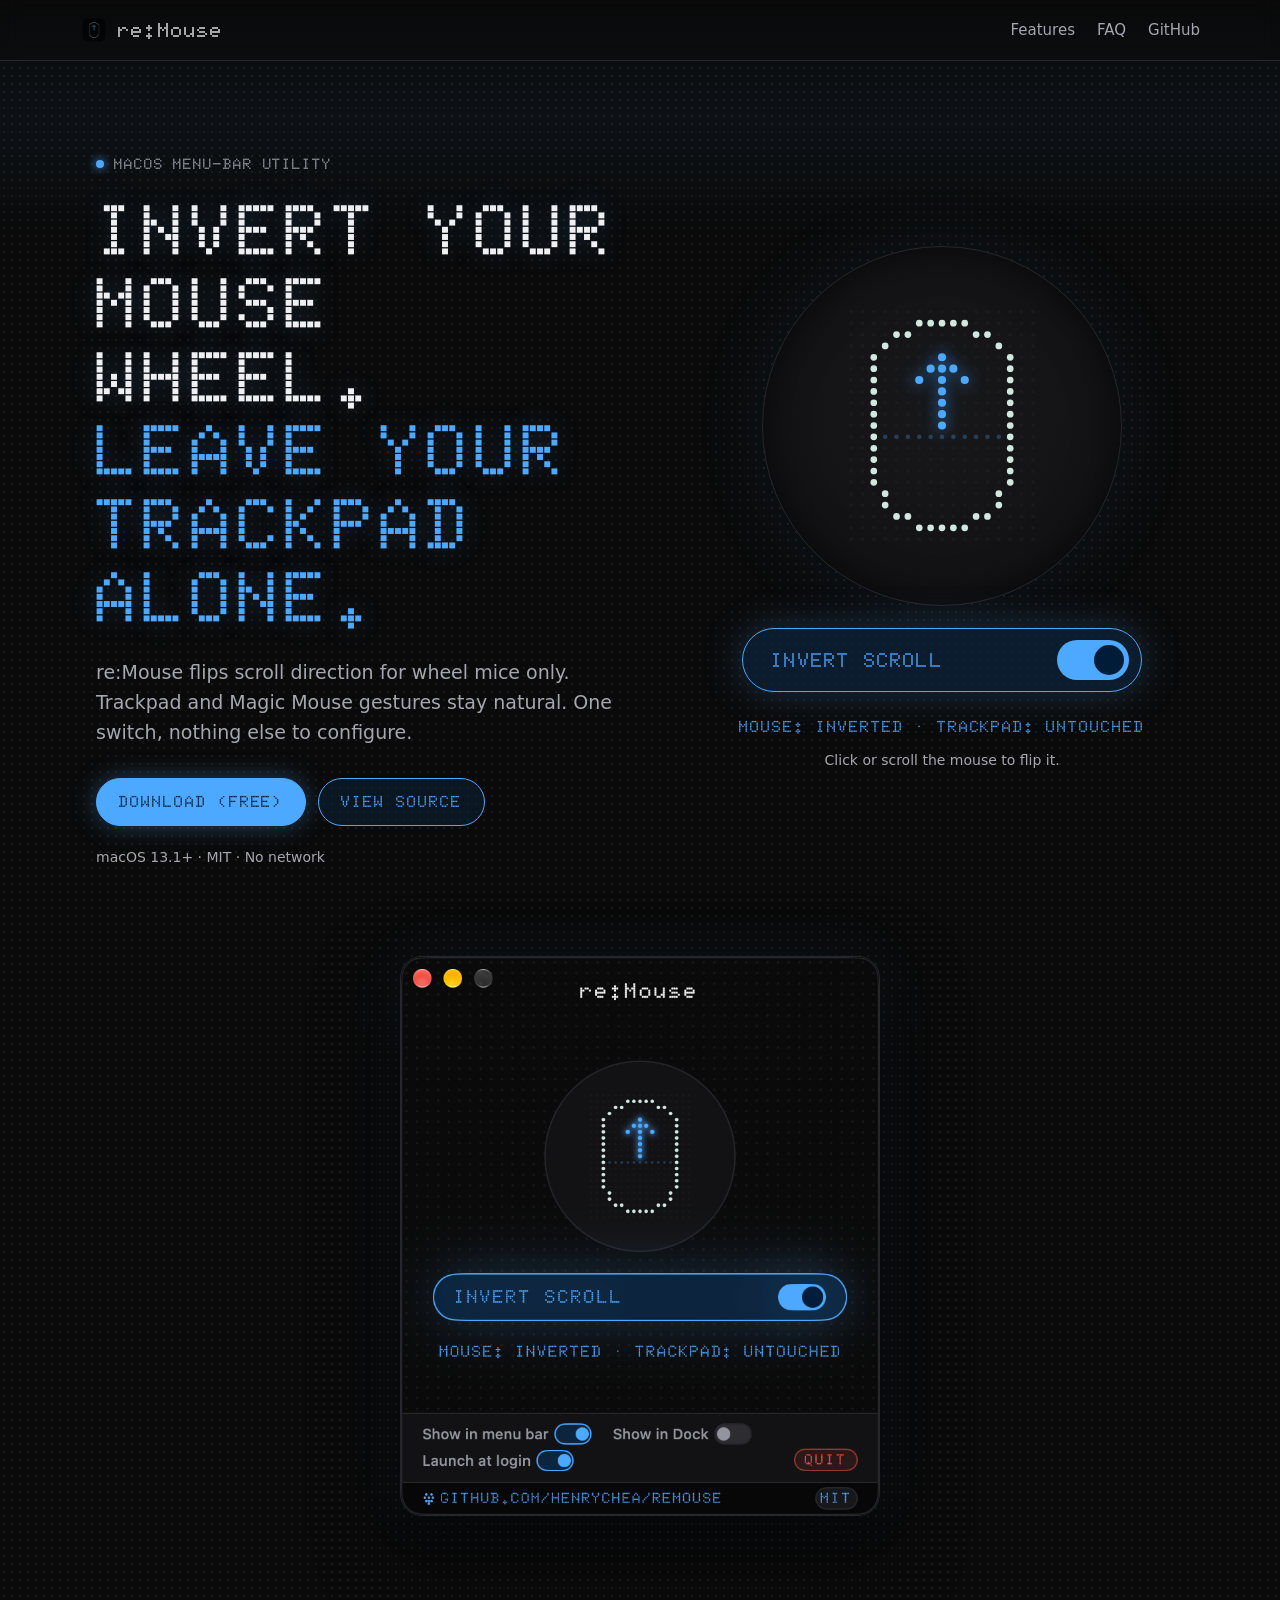
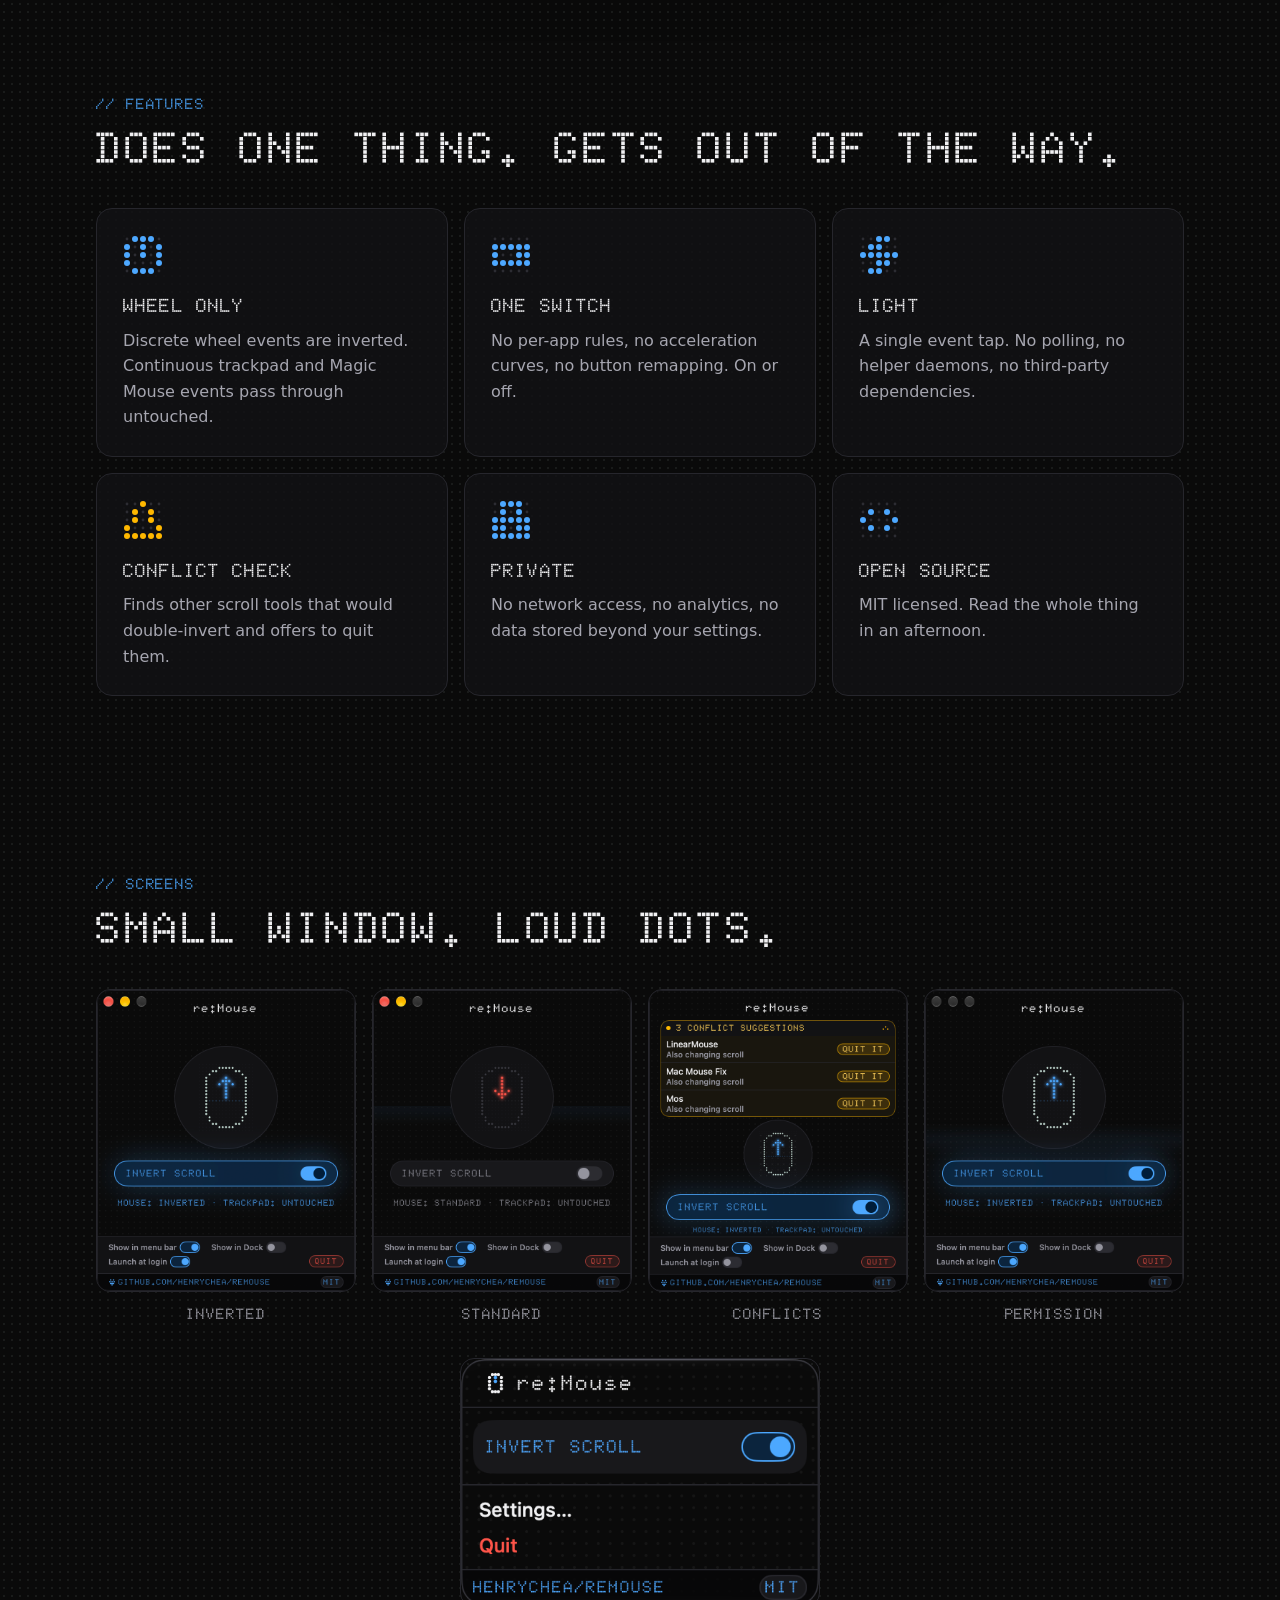
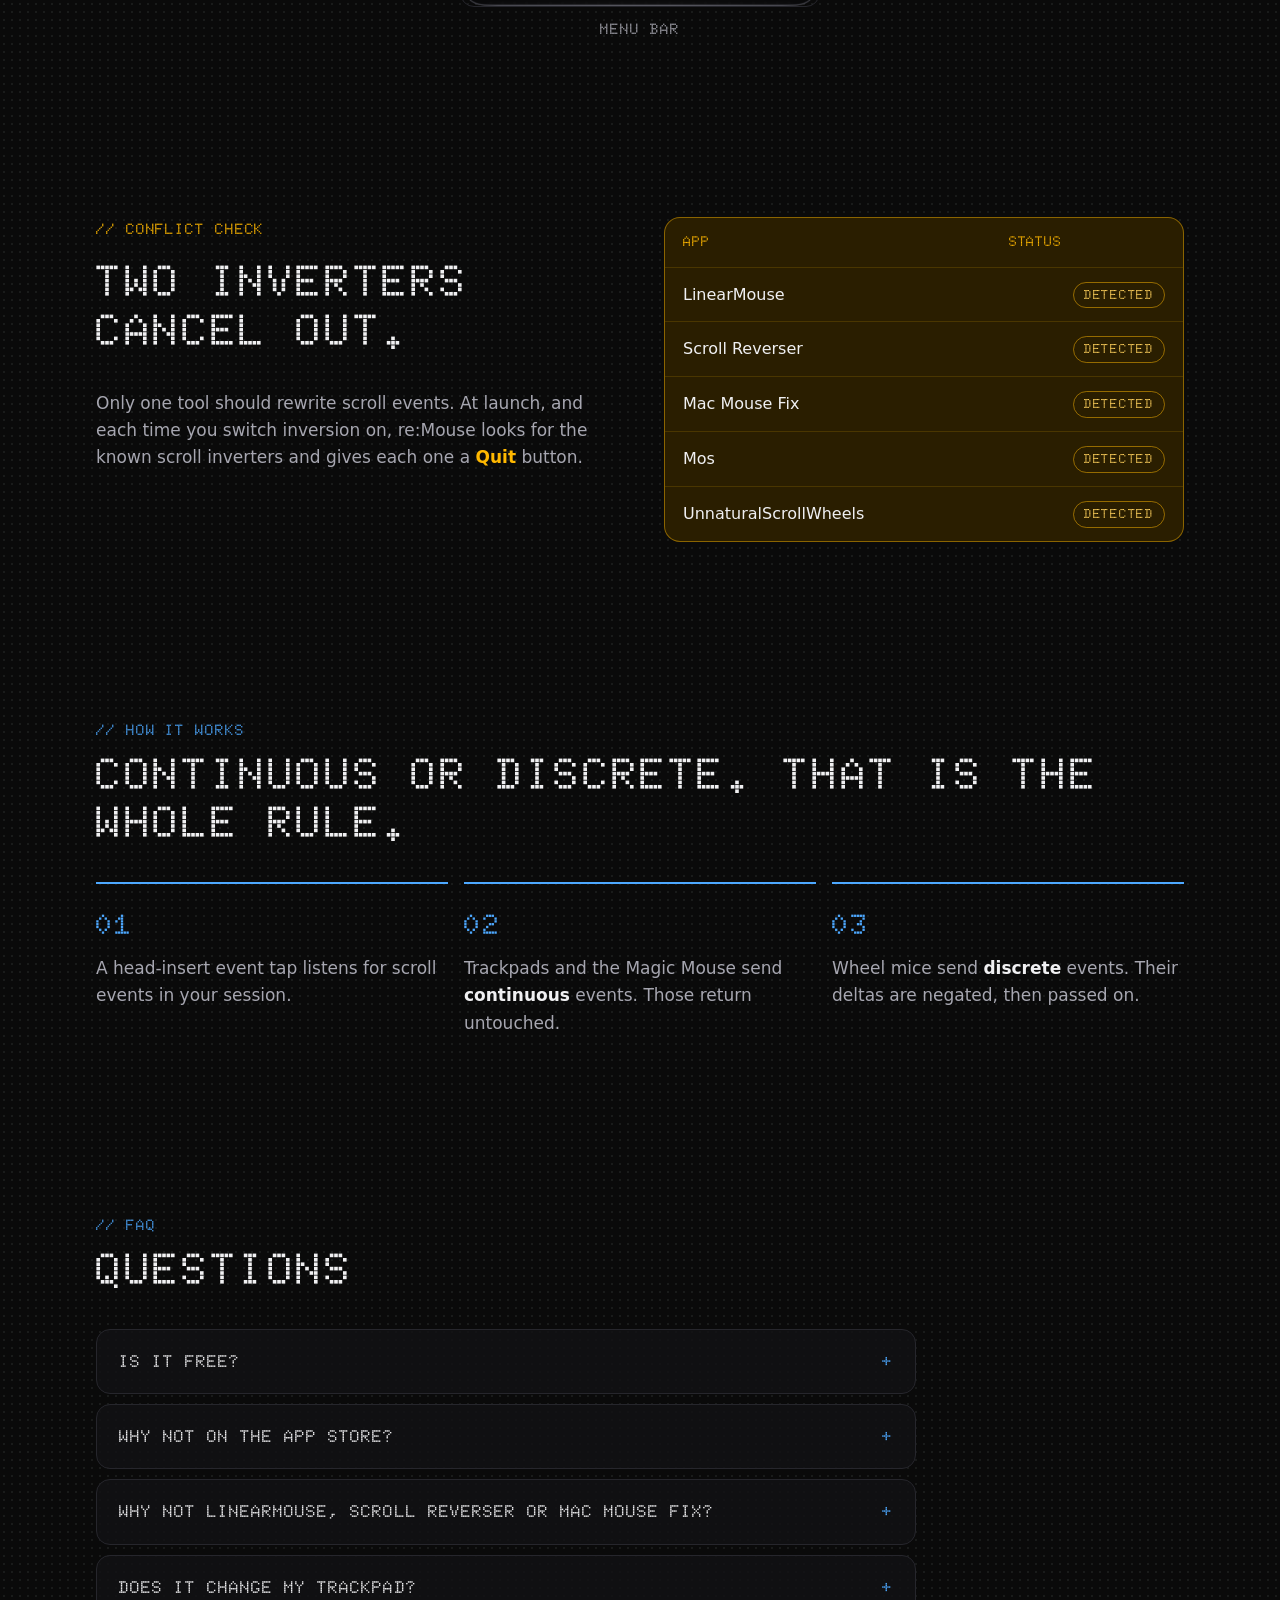
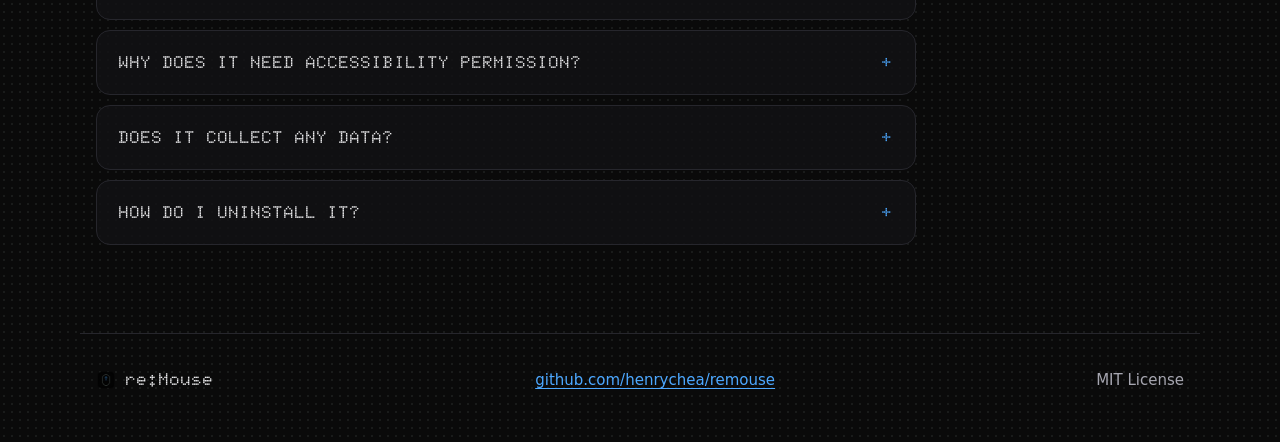
==== docs/index.html @ 271435af "Add re:Mouse v1: invert mouse wheel, leave trackpad alone Free MIT menu-bar app with dot-matrix UI, " ====
<!doctype html>
<html lang="en">
<head>
<meta charset="utf-8">
<meta name="viewport" content="width=device-width, initial-scale=1">
<title>re:Mouse — Invert your mouse wheel</title>
<meta name="description" content="A tiny macOS menu-bar app that inverts scroll direction for wheel mice only. Your trackpad stays natural.">
<meta name="theme-color" content="#0A0A0A">
<meta property="og:type" content="website">
<meta property="og:title" content="re:Mouse — Invert your mouse wheel. Leave your trackpad alone.">
<meta property="og:description" content="One switch. Wheel mice scroll the classic way, trackpad and Magic Mouse stay natural. macOS 13.1+, MIT.">
<meta property="og:image" content="assets/og.png">
<meta property="og:image:width" content="1200">
<meta property="og:image:height" content="630">
<meta name="twitter:card" content="summary_large_image">
<meta name="twitter:image" content="assets/og.png">
<link rel="icon" type="image/png" sizes="32x32" href="assets/favicon-32.png">
<link rel="apple-touch-icon" href="assets/icon-192.png">
<link rel="preload" href="assets/fonts/Doto.woff2" as="font" type="font/woff2" crossorigin>
<link rel="stylesheet" href="style.css">
</head>
<body>
<a class="skip" href="#main">Skip to content</a>

<header class="nav">
  <a class="brand" href="#top" aria-label="re:Mouse home">
    <img src="assets/icon-192.png" alt="" width="28" height="28">
    <span>re:Mouse</span>
  </a>
  <nav aria-label="Primary">
    <a href="#features">Features</a>
    <a href="#faq">FAQ</a>
    <a href="https://github.com/henrychea/remouse">GitHub</a>
  </nav>
</header>

<main id="main">
  <section class="hero" id="top">
    <div class="hero-copy">
      <p class="eyebrow"><span class="led" aria-hidden="true"></span> macOS menu-bar utility</p>
      <h1>Invert your mouse wheel.<br><span>Leave your trackpad alone.</span></h1>
      <p class="lede">re:Mouse flips scroll direction for wheel mice only. Trackpad and Magic Mouse gestures stay natural. One switch, nothing else to configure.</p>
      <div class="cta">
        <a class="btn btn-primary" href="https://github.com/henrychea/remouse/releases/latest">Download (free)</a>
        <a class="btn btn-ghost" href="https://github.com/henrychea/remouse">View source</a>
      </div>
      <p class="meta">macOS 13.1+ · MIT · No network</p>
    </div>

    <div class="stage">
      <div class="dial">
        <canvas id="mouse" width="252" height="312" tabindex="0" role="img" aria-label="Dot-matrix mouse. Arrow points up: scroll inverted. Click or scroll here to flip."></canvas>
      </div>
      <button class="pill" id="toggle" type="button" role="switch" aria-checked="true">
        <span class="pill-label">Invert scroll</span>
        <span class="knob" aria-hidden="true"></span>
      </button>
      <p class="status" id="status" aria-live="polite">Mouse: inverted · Trackpad: untouched</p>
      <p class="hint">Click or scroll the mouse to flip it.</p>
    </div>
  </section>

  <section class="demo" aria-labelledby="demo-title">
    <h2 id="demo-title" class="sr-only">Demo</h2>
    <div class="frame">
      <video autoplay muted loop playsinline preload="metadata" poster="assets/shots/main-inverted.png" aria-label="re:Mouse settings window switching inversion on and off">
        <source src="assets/demo.mp4" type="video/mp4">
      </video>
    </div>
  </section>

  <section id="features" aria-labelledby="features-title">
    <p class="kicker">// Features</p>
    <h2 id="features-title">Does one thing. Gets out of the way.</h2>
    <ul class="grid features">
      <li><span class="dot-icon" data-glyph="wheel"></span><h3>Wheel only</h3><p>Discrete wheel events are inverted. Continuous trackpad and Magic Mouse events pass through untouched.</p></li>
      <li><span class="dot-icon" data-glyph="switch"></span><h3>One switch</h3><p>No per-app rules, no acceleration curves, no button remapping. On or off.</p></li>
      <li><span class="dot-icon" data-glyph="bolt"></span><h3>Light</h3><p>A single event tap. No polling, no helper daemons, no third-party dependencies.</p></li>
      <li><span class="dot-icon" data-glyph="warn"></span><h3>Conflict check</h3><p>Finds other scroll tools that would double-invert and offers to quit them.</p></li>
      <li><span class="dot-icon" data-glyph="lock"></span><h3>Private</h3><p>No network access, no analytics, no data stored beyond your settings.</p></li>
      <li><span class="dot-icon" data-glyph="code"></span><h3>Open source</h3><p>MIT licensed. Read the whole thing in an afternoon.</p></li>
    </ul>
  </section>

  <section id="screens" aria-labelledby="screens-title">
    <p class="kicker">// Screens</p>
    <h2 id="screens-title">Small window. Loud dots.</h2>
    <div class="grid shots">
      <figure><img src="assets/shots/main-inverted.png" alt="Main window with inversion on: blue arrow pointing up" width="720" height="840" loading="lazy"><figcaption>Inverted</figcaption></figure>
      <figure><img src="assets/shots/main-standard.png" alt="Main window with inversion off: red arrow pointing down" width="720" height="840" loading="lazy"><figcaption>Standard</figcaption></figure>
      <figure><img src="assets/shots/conflict-3.png" alt="Conflict warning listing three other scroll apps with Quit buttons" width="720" height="840" loading="lazy"><figcaption>Conflicts</figcaption></figure>
      <figure><img src="assets/shots/permission.png" alt="Accessibility permission prompt" width="720" height="840" loading="lazy"><figcaption>Permission</figcaption></figure>
    </div>
    <figure class="menubar"><img src="assets/shots/menu-bar.png" alt="Menu-bar dropdown with invert toggle, settings and quit" width="480" height="332" loading="lazy"><figcaption>Menu bar</figcaption></figure>
  </section>

  <section id="conflicts" class="split" aria-labelledby="conflicts-title">
    <div>
      <p class="kicker warn">// Conflict check</p>
      <h2 id="conflicts-title">Two inverters cancel out.</h2>
      <p>Only one tool should rewrite scroll events. At launch, and each time you switch inversion on, re:Mouse looks for the known scroll inverters and gives each one a <strong>Quit</strong> button.</p>
    </div>
    <table class="apps">
      <caption class="sr-only">Known conflicting apps</caption>
      <thead><tr><th scope="col">App</th><th scope="col">Status</th></tr></thead>
      <tbody>
        <tr><td>LinearMouse</td><td><span class="tag">Detected</span></td></tr>
        <tr><td>Scroll Reverser</td><td><span class="tag">Detected</span></td></tr>
        <tr><td>Mac Mouse Fix</td><td><span class="tag">Detected</span></td></tr>
        <tr><td>Mos</td><td><span class="tag">Detected</span></td></tr>
        <tr><td>UnnaturalScrollWheels</td><td><span class="tag">Detected</span></td></tr>
      </tbody>
    </table>
  </section>

  <section id="how" aria-labelledby="how-title">
    <p class="kicker">// How it works</p>
    <h2 id="how-title">Continuous or discrete. That is the whole rule.</h2>
    <ol class="steps">
      <li><span class="n">01</span><p>A head-insert event tap listens for scroll events in your session.</p></li>
      <li><span class="n">02</span><p>Trackpads and the Magic Mouse send <em>continuous</em> events. Those return untouched.</p></li>
      <li><span class="n">03</span><p>Wheel mice send <em>discrete</em> events. Their deltas are negated, then passed on.</p></li>
    </ol>
  </section>

  <section id="faq" aria-labelledby="faq-title">
    <p class="kicker">// FAQ</p>
    <h2 id="faq-title">Questions</h2>
    <div class="faq">
      <details><summary>Is it free?</summary><p>Yes. MIT licensed, free to download, use and modify. Builds from source with Xcode 15 or later.</p></details>
      <details><summary>Why not on the App Store?</summary><p>The App Sandbox blocks changing scroll events: a sandboxed app can only observe them, never invert them. So re:Mouse ships as a free download outside the App Store.</p></details>
      <details><summary>Why not LinearMouse, Scroll Reverser or Mac Mouse Fix?</summary><p>They are good, larger tools with many options. re:Mouse is for people who want one switch and nothing else.</p></details>
      <details><summary>Does it change my trackpad?</summary><p>No. Trackpad and Magic Mouse events are continuous, and re:Mouse passes them through unchanged. Keep "Natural scrolling" on in System Settings.</p></details>
      <details><summary>Why does it need Accessibility permission?</summary><p>macOS only lets apps with Accessibility access install an event tap that can modify input. Grant it in System Settings → Privacy &amp; Security → Accessibility.</p></details>
      <details><summary>Does it collect any data?</summary><p>No. It makes no network connections and stores only its own settings.</p></details>
      <details><summary>How do I uninstall it?</summary><p>Quit from the menu bar, delete reMouse.app from Applications, and remove it from the Accessibility list.</p></details>
    </div>
  </section>
</main>

<footer class="foot">
  <span class="brand"><img src="assets/icon-192.png" alt="" width="20" height="20"> re:Mouse</span>
  <a href="https://github.com/henrychea/remouse">github.com/henrychea/remouse</a>
  <span>MIT License</span>
</footer>

<script src="app.js" defer></script>
</body>
</html>
---- docs/style.css ----
@font-face {
  font-family: "Doto";
  src: url("assets/fonts/Doto.woff2") format("woff2");
  font-weight: 100 900;
  font-display: swap;
}

:root {
  --bg: #0A0A0A;
  --bg-low: #121214;
  --bg-mid: #18181B;
  --bg-high: #222226;
  --line: #26262C;
  --outline: #46464F;
  --text: #F0F0F2;
  --text-dim: #A6A6B0;
  --primary: #4DA8FF;
  --primary-deep: #0B243D;
  --on-primary: #001C38;
  --warning: #FFB800;
  --warning-deep: #2A1E00;
  --error: #FF5449;
  --dot: rgba(228, 255, 244, 0.07);
  --display: "Doto", ui-monospace, Menlo, monospace;
  --sans: -apple-system, BlinkMacSystemFont, "Inter", "Segoe UI", system-ui, sans-serif;
  color-scheme: dark;
}

*, *::before, *::after { box-sizing: border-box; }

html { scroll-behavior: smooth; }

body {
  margin: 0;
  background-color: var(--bg);
  background-image: radial-gradient(var(--dot) 1px, transparent 1.2px);
  background-size: 8px 8px;
  color: var(--text);
  font: 400 17px/1.6 var(--sans);
  -webkit-font-smoothing: antialiased;
  overflow-x: hidden;
}

body::after {
  content: "";
  position: fixed;
  inset: 0;
  pointer-events: none;
  background: linear-gradient(180deg, transparent 0%, rgba(77, 168, 255, 0.05) 50%, transparent 100%);
  background-size: 100% 240px;
  background-repeat: no-repeat;
  animation: scan 7s linear infinite;
  z-index: 50;
}

@keyframes scan {
  from { background-position: 0 -240px; }
  to { background-position: 0 calc(100vh + 240px); }
}

img, video, canvas { display: block; max-width: 100%; }

a { color: var(--primary); text-underline-offset: 3px; }

:focus-visible {
  outline: 2px solid var(--primary);
  outline-offset: 3px;
  border-radius: 6px;
}

.sr-only {
  position: absolute; width: 1px; height: 1px; overflow: hidden;
  clip: rect(0 0 0 0); white-space: nowrap;
}

.skip {
  position: absolute; left: 16px; top: -60px; z-index: 100;
  background: var(--primary); color: var(--on-primary);
  padding: 8px 14px; border-radius: 8px; font-weight: 600;
}
.skip:focus { top: 12px; }

h1, h2, h3, .kicker, .eyebrow, .pill, .status, .btn, .n, .brand, figcaption, summary, .tag {
  font-family: var(--display);
  font-weight: 800;
  letter-spacing: 0.06em;
}

.nav {
  position: sticky; top: 0; z-index: 40;
  display: flex; align-items: center; justify-content: space-between; gap: 16px;
  padding: 14px max(16px, calc((100% - 1120px) / 2));
  background: rgba(10, 10, 10, 0.82);
  backdrop-filter: blur(10px);
  -webkit-backdrop-filter: blur(10px);
  border-bottom: 1px solid var(--line);
}
.brand { display: inline-flex; align-items: center; gap: 10px; color: var(--text); text-decoration: none; font-size: 20px; }
.brand img { border-radius: 6px; }
.nav nav { display: flex; gap: 22px; }
.nav nav a { color: var(--text-dim); text-decoration: none; font-size: 15px; }
.nav nav a:hover { color: var(--text); }

main > section {
  max-width: 1120px;
  margin: 0 auto;
  padding: 88px 16px;
}

.kicker { color: var(--primary); font-size: 15px; margin: 0 0 8px; text-transform: uppercase; }
.kicker.warn { color: var(--warning); }

h2 { font-size: clamp(28px, 4vw, 44px); line-height: 1.1; margin: 0 0 36px; text-transform: uppercase; }
h3 { font-size: 19px; margin: 0 0 6px; text-transform: uppercase; }

.hero {
  display: grid;
  grid-template-columns: 1.15fr 1fr;
  gap: 48px;
  align-items: center;
  min-height: 640px;
}
.eyebrow { display: inline-flex; align-items: center; gap: 10px; color: var(--text-dim); font-size: 15px; text-transform: uppercase; margin: 0 0 18px; }
.led { width: 8px; height: 8px; border-radius: 50%; background: var(--primary); box-shadow: 0 0 10px var(--primary); }
h1 {
  font-size: clamp(38px, 6vw, 72px);
  line-height: 1.02;
  margin: 0 0 22px;
  text-transform: uppercase;
  text-shadow: 0 0 24px rgba(77, 168, 255, 0.25);
}
h1 span { color: var(--primary); }
.lede { color: var(--text-dim); font-size: 19px; max-width: 34em; margin: 0 0 30px; }
.cta { display: flex; flex-wrap: wrap; gap: 12px; }
.meta { color: var(--text-dim); font-size: 14px; margin: 20px 0 0; }

.btn {
  display: inline-flex; align-items: center; justify-content: center;
  min-height: 48px; padding: 0 22px;
  border-radius: 999px; font-size: 16px; text-decoration: none; text-transform: uppercase;
  border: 1px solid var(--primary);
  transition: background-color 0.18s, box-shadow 0.18s, color 0.18s;
}
.btn-primary { background: var(--primary); color: var(--on-primary); box-shadow: 0 0 24px rgba(77, 168, 255, 0.35); }
.btn-primary:hover { box-shadow: 0 0 36px rgba(77, 168, 255, 0.6); }
.btn-ghost { color: var(--primary); background: rgba(11, 36, 61, 0.5); }
.btn-ghost:hover { background: var(--primary-deep); }

.stage { display: flex; flex-direction: column; align-items: center; gap: 22px; }
.dial {
  width: min(360px, 82vw); aspect-ratio: 1;
  border-radius: 50%;
  display: flex; align-items: center; justify-content: center;
  background: radial-gradient(circle at 50% 45%, var(--bg-mid), var(--bg-low) 70%);
  border: 1px solid var(--line);
  box-shadow: inset 0 0 40px rgba(0, 0, 0, 0.6), 0 0 80px rgba(77, 168, 255, 0.08);
}
#mouse { width: 58%; height: auto; aspect-ratio: 84 / 104; cursor: pointer; border-radius: 12px; }

.pill {
  display: flex; align-items: center; justify-content: space-between; gap: 24px;
  width: min(400px, 100%); min-height: 64px; padding: 0 12px 0 28px;
  border-radius: 999px; cursor: pointer;
  font-size: 20px; text-transform: uppercase; color: var(--primary);
  background: rgba(11, 36, 61, 0.7);
  border: 1.5px solid var(--primary);
  box-shadow: 0 0 40px rgba(77, 168, 255, 0.25);
  transition: color 0.18s, border-color 0.18s, box-shadow 0.18s, background-color 0.18s;
}
.knob {
  position: relative; width: 72px; height: 40px; border-radius: 999px;
  background: var(--primary); transition: background-color 0.18s;
}
.knob::after {
  content: ""; position: absolute; top: 5px; left: 37px;
  width: 30px; height: 30px; border-radius: 50%;
  background: var(--on-primary); transition: left 0.18s ease-out, background-color 0.18s;
}
.pill[aria-checked="false"] { color: var(--text-dim); border-color: var(--outline); background: var(--bg-mid); box-shadow: none; }
.pill[aria-checked="false"] .knob { background: var(--bg-high); }
.pill[aria-checked="false"] .knob::after { left: 5px; background: #94949E; }

.status { margin: 0; font-size: 16px; text-transform: uppercase; color: var(--primary); text-align: center; }
.status.off { color: var(--text-dim); }
.hint { margin: -12px 0 0; font-size: 14px; color: var(--text-dim); }

.demo { padding-top: 0 !important; }
.frame {
  max-width: 480px; margin: 0 auto;
  border: 1px solid var(--line); border-radius: 22px; overflow: hidden;
  background: var(--bg-low);
  box-shadow: 0 30px 80px rgba(0, 0, 0, 0.6), 0 0 60px rgba(77, 168, 255, 0.08);
}
.frame video { width: 100%; height: auto; aspect-ratio: 720 / 840; object-fit: cover; }

.grid { display: grid; gap: 16px; padding: 0; margin: 0; list-style: none; }
.features { grid-template-columns: repeat(3, 1fr); }
.features li {
  padding: 26px; border-radius: 16px;
  background: rgba(18, 18, 20, 0.85); border: 1px solid var(--line);
}
.features p { margin: 0; color: var(--text-dim); font-size: 16px; }
.dot-icon { display: block; width: 40px; height: 40px; margin-bottom: 16px; }

.shots { grid-template-columns: repeat(4, 1fr); }
figure { margin: 0; }
figure img { border-radius: 14px; border: 1px solid var(--line); width: 100%; height: auto; }
figcaption { margin-top: 10px; font-size: 15px; color: var(--text-dim); text-transform: uppercase; text-align: center; }
.menubar { max-width: 360px; margin: 32px auto 0; }

.split { display: grid; grid-template-columns: 1fr 1fr; gap: 48px; align-items: start; }
.split p { color: var(--text-dim); margin: 0 0 16px; }
.split strong { color: var(--warning); }
.apps {
  width: 100%; border-collapse: separate; border-spacing: 0;
  background: var(--warning-deep); border: 1px solid rgba(255, 184, 0, 0.45);
  border-radius: 16px; overflow: hidden; font-size: 16px;
}
.apps th, .apps td { text-align: left; padding: 13px 18px; border-bottom: 1px solid rgba(255, 184, 0, 0.15); }
.apps th { color: var(--warning); font-family: var(--display); font-weight: 800; letter-spacing: 0.06em; text-transform: uppercase; font-size: 14px; }
.apps tr:last-child td { border-bottom: 0; }
.apps td:last-child { text-align: right; }
.tag {
  display: inline-block; padding: 2px 10px; border-radius: 999px;
  font-size: 13px; text-transform: uppercase;
  color: #FFD15C; border: 1px solid rgba(255, 184, 0, 0.5);
}

.steps { list-style: none; padding: 0; margin: 0; display: grid; grid-template-columns: repeat(3, 1fr); gap: 16px; }
.steps li { border-top: 2px solid var(--primary); padding-top: 18px; }
.steps p { margin: 8px 0 0; color: var(--text-dim); }
.steps em { color: var(--text); font-style: normal; font-weight: 600; }
.n { color: var(--primary); font-size: 28px; }

.faq { max-width: 820px; display: grid; gap: 10px; }
details { border: 1px solid var(--line); border-radius: 14px; background: rgba(18, 18, 20, 0.85); }
summary {
  cursor: pointer; padding: 18px 22px; font-size: 17px; text-transform: uppercase;
  list-style: none; display: flex; justify-content: space-between; gap: 16px;
}
summary::-webkit-details-marker { display: none; }
summary::after { content: "+"; color: var(--primary); }
details[open] summary::after { content: "−"; }
details p { margin: 0; padding: 0 22px 20px; color: var(--text-dim); }

.foot {
  display: flex; flex-wrap: wrap; align-items: center; justify-content: space-between; gap: 16px;
  max-width: 1120px; margin: 0 auto; padding: 32px 16px 48px;
  border-top: 1px solid var(--line);
  color: var(--text-dim); font-size: 15px;
}
.foot .brand { font-size: 17px; }

@media (max-width: 900px) {
  .hero, .split { grid-template-columns: 1fr; }
  .hero { min-height: 0; gap: 56px; padding-top: 56px; }
  .features, .steps { grid-template-columns: 1fr 1fr; }
  .shots { grid-template-columns: 1fr 1fr; }
}

@media (max-width: 600px) {
  main > section { padding: 64px 16px; }
  .nav nav { gap: 14px; }
  .nav nav a:not(:last-child) { display: none; }
  .features, .steps { grid-template-columns: 1fr; }
  .pill { font-size: 17px; padding-left: 20px; min-height: 58px; }
  .knob { width: 64px; height: 36px; }
  .knob::after { width: 26px; height: 26px; left: 33px; }
  .btn { width: 100%; }
}

@media (prefers-reduced-motion: reduce) {
  html { scroll-behavior: auto; }
  body::after { animation: none; display: none; }
  *, *::before, *::after { transition: none !important; }
}
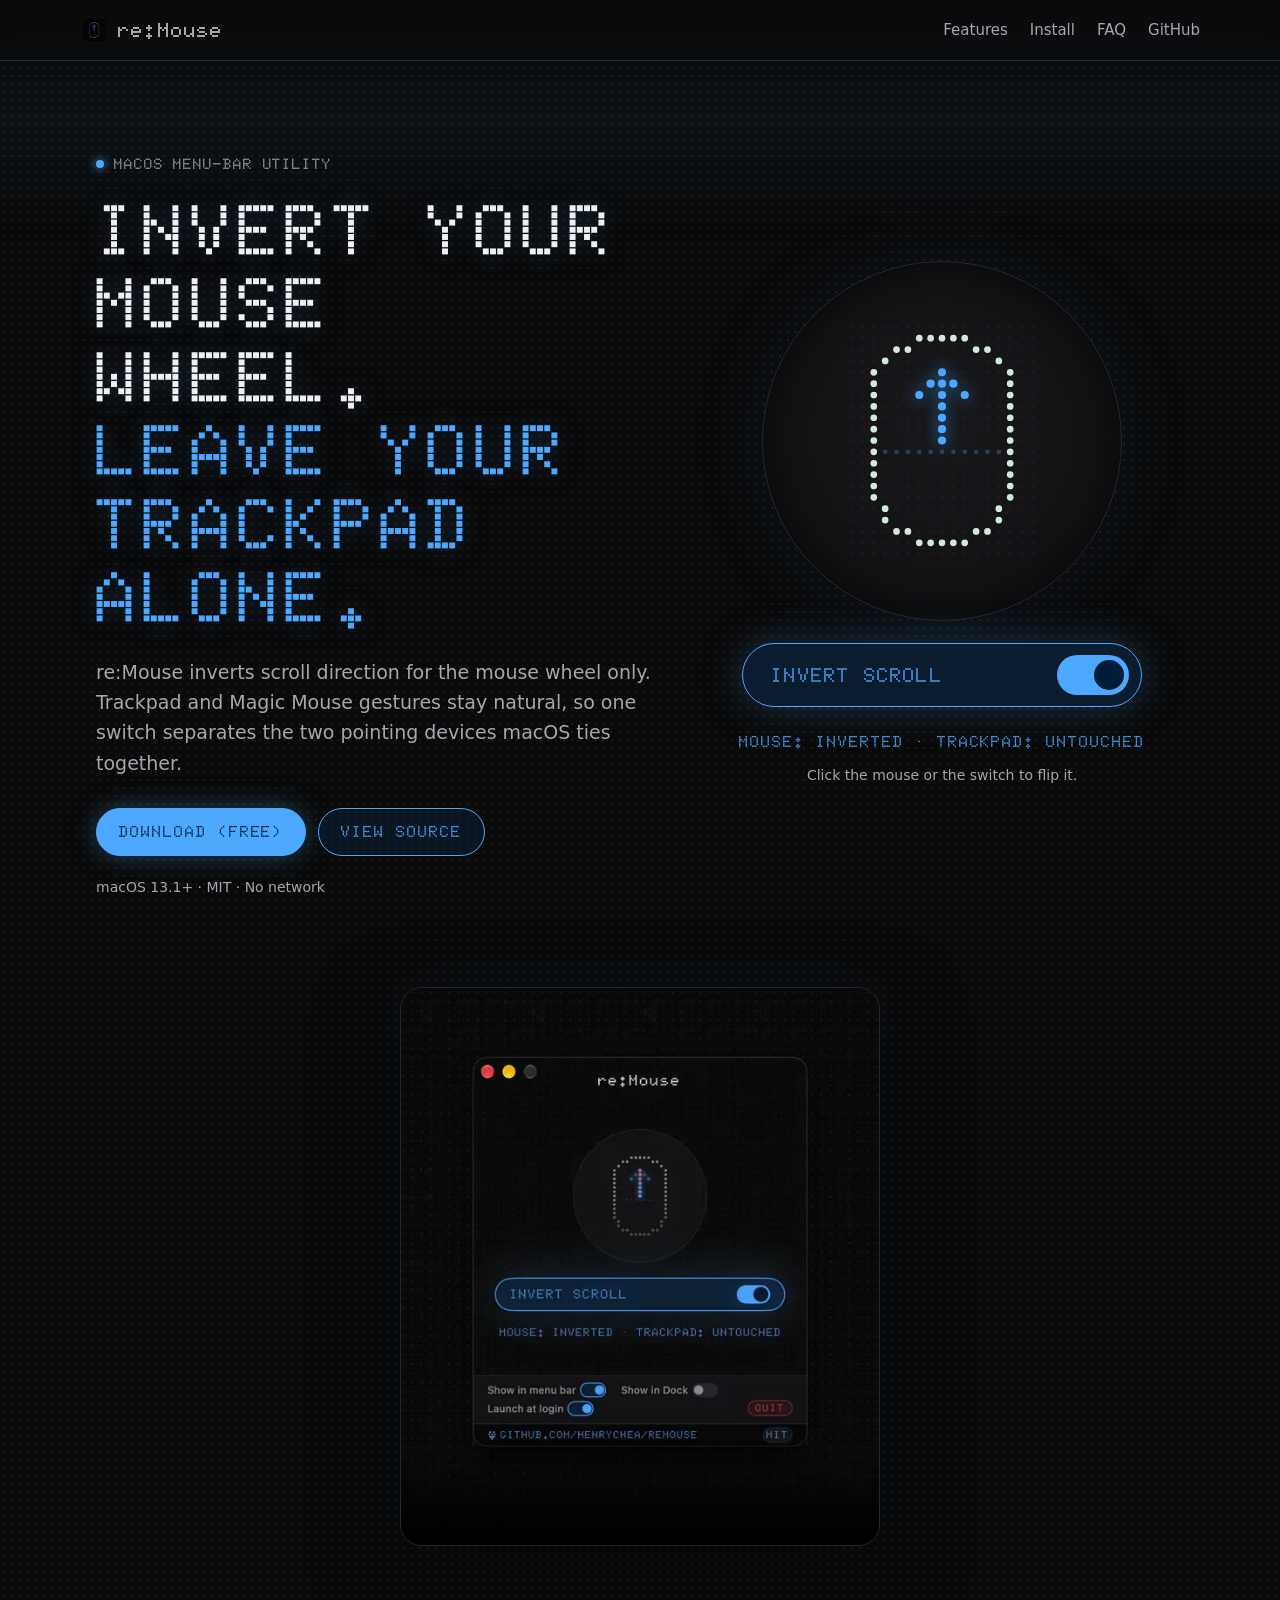
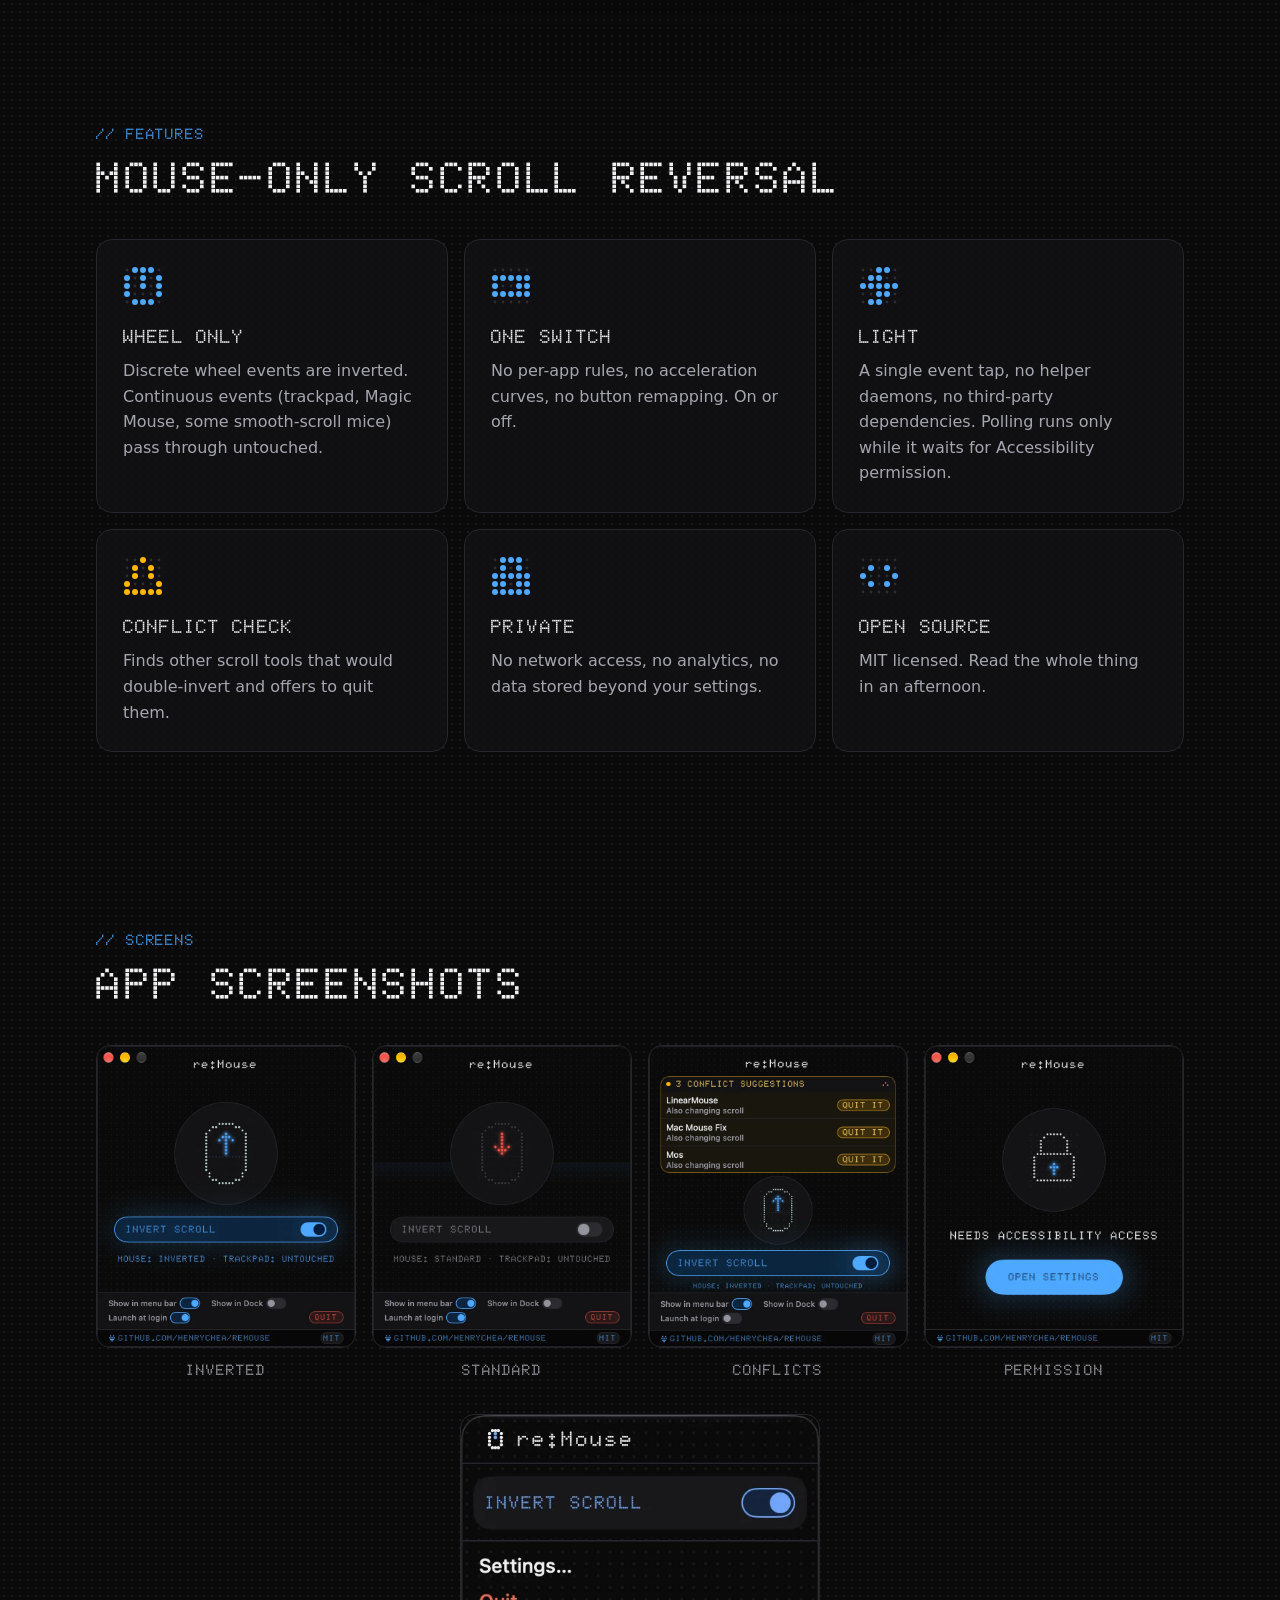
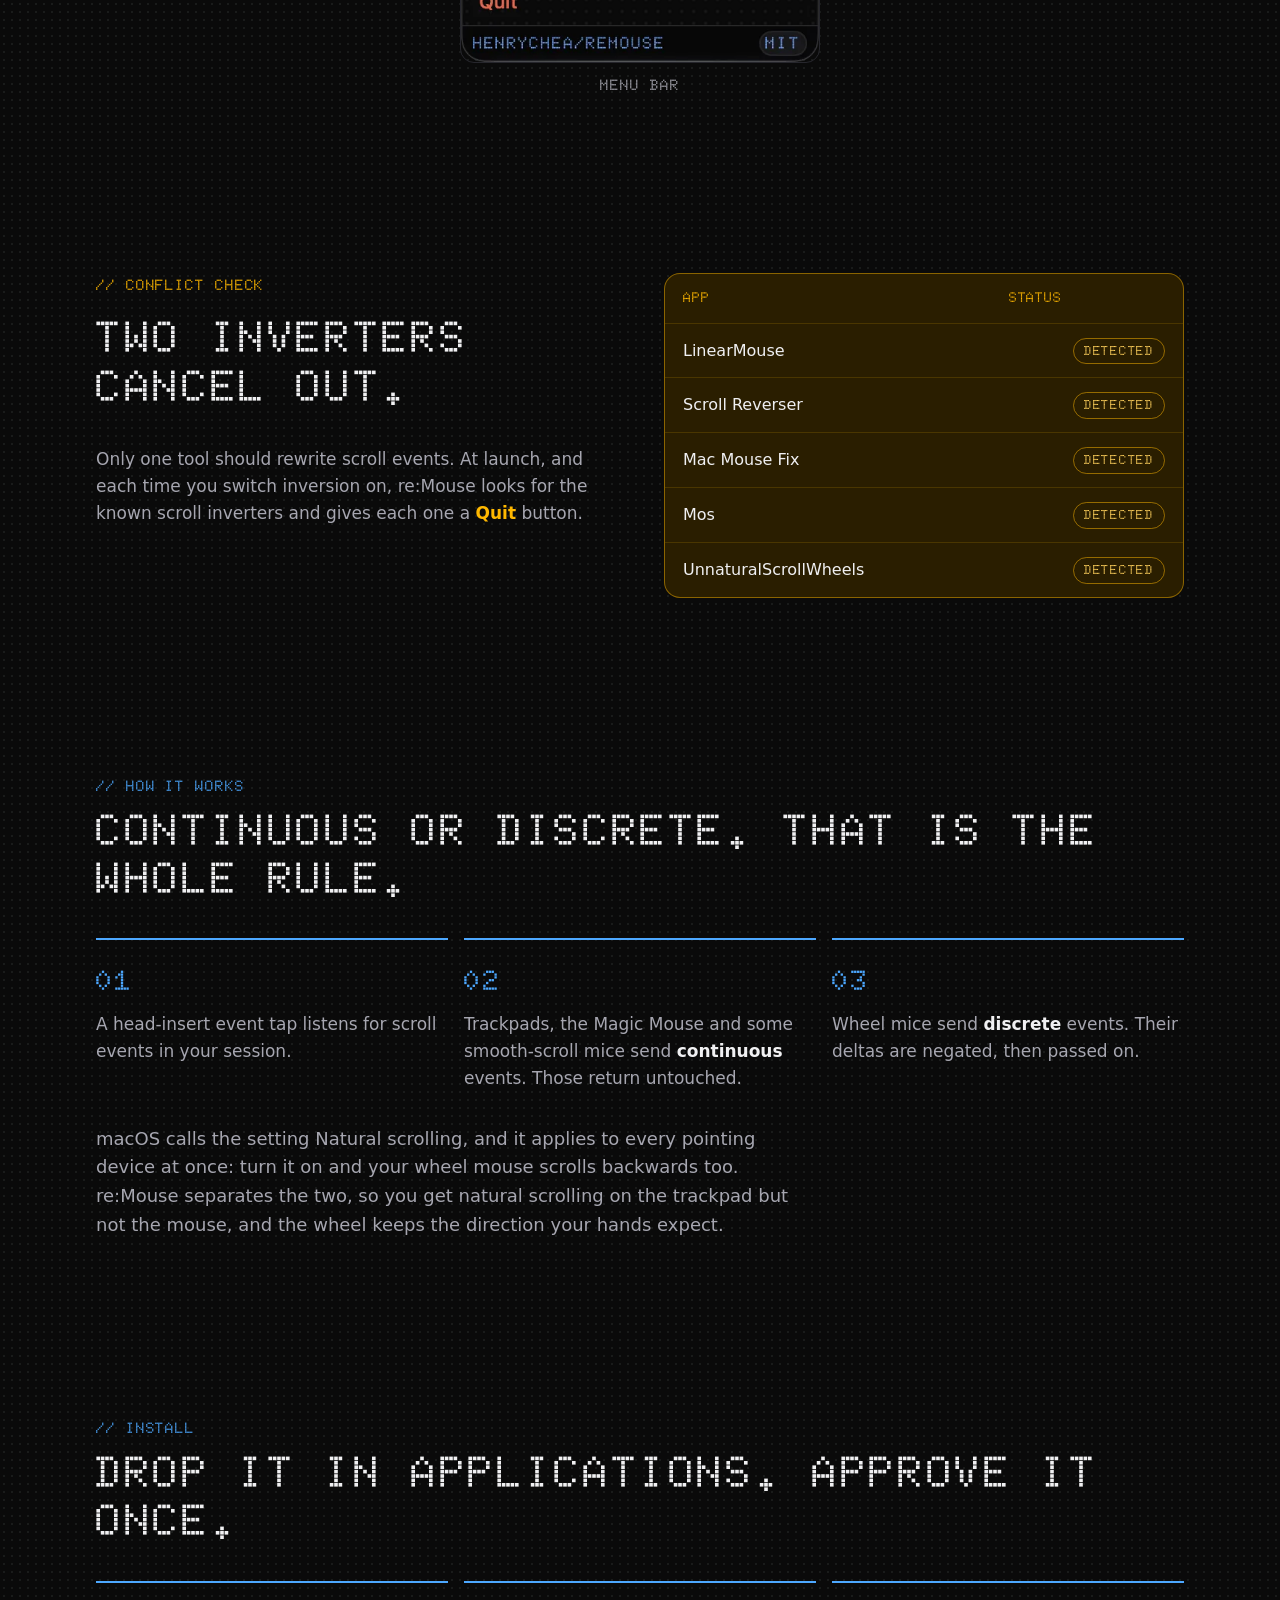
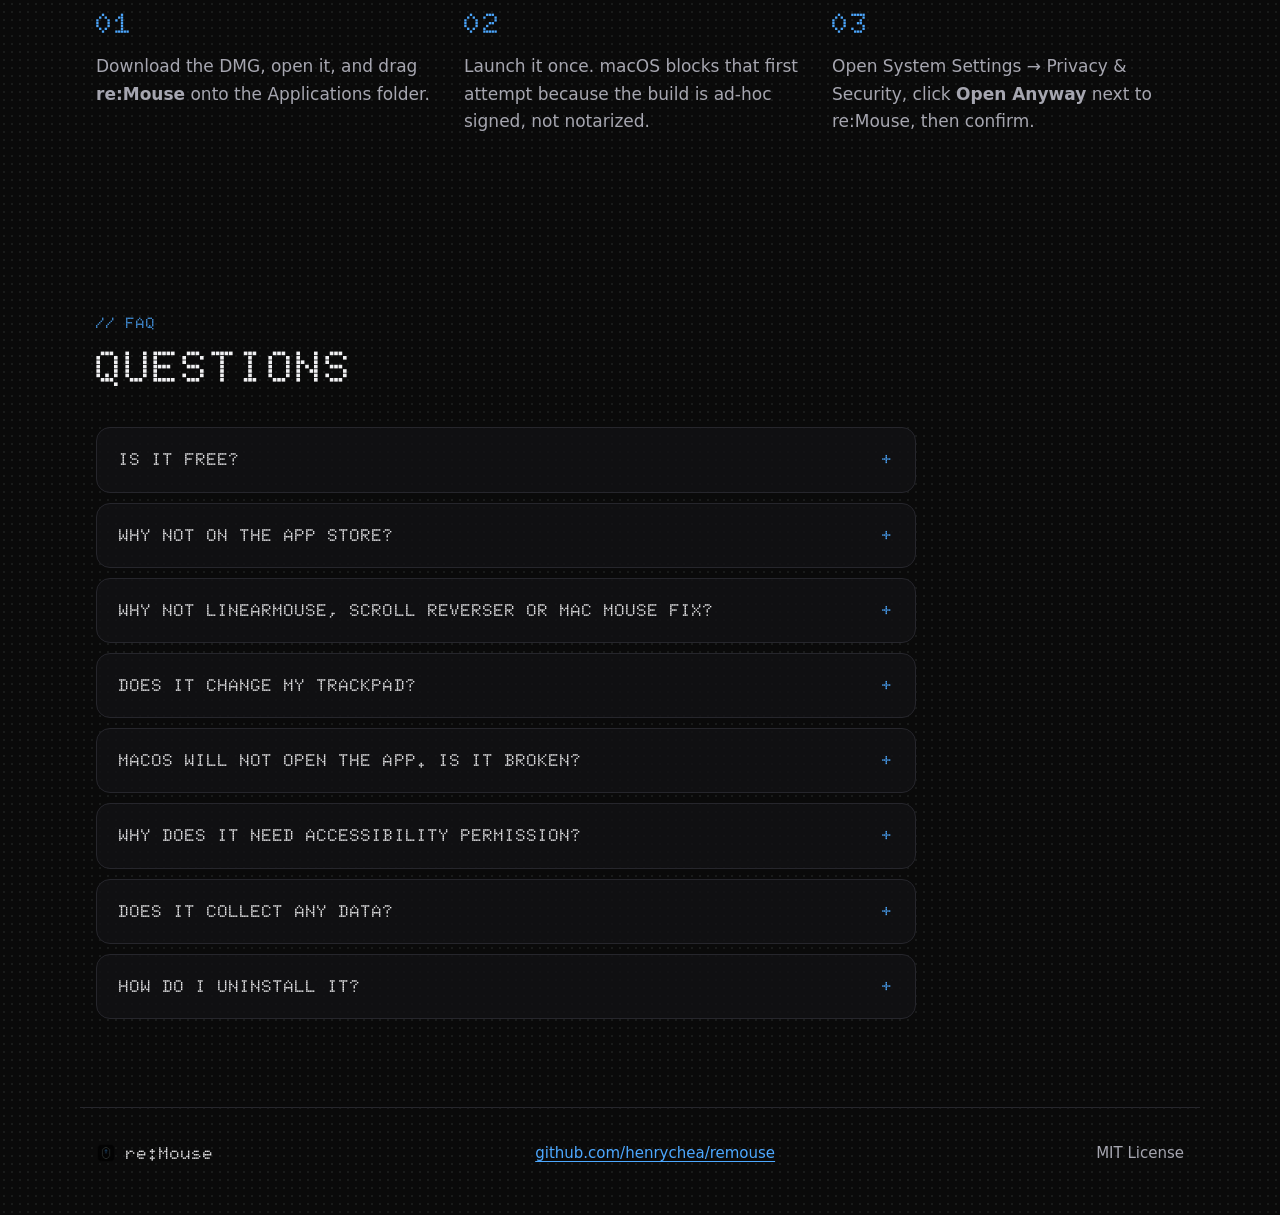
==== commit 868f1b0d: "Add release and Pages CI, DMG packaging, SEO pass Tagged builds publish a notarization-free DMG with" ====
--- a/docs/index.html
+++ b/docs/index.html
@@ -3,21 +3,46 @@
 <head>
 <meta charset="utf-8">
 <meta name="viewport" content="width=device-width, initial-scale=1">
-<title>re:Mouse — Invert your mouse wheel</title>
-<meta name="description" content="A tiny macOS menu-bar app that inverts scroll direction for wheel mice only. Your trackpad stays natural.">
+<title>Reverse Mouse Scroll on Mac | re:Mouse</title>
+<meta name="description" content="Reverse your mouse wheel on Mac while keeping trackpad and Magic Mouse scrolling natural. Free, open source, and built for macOS 13.1+.">
+<link rel="canonical" href="https://henrychea.github.io/remouse/">
+<meta name="robots" content="index, follow">
 <meta name="theme-color" content="#0A0A0A">
 <meta property="og:type" content="website">
-<meta property="og:title" content="re:Mouse — Invert your mouse wheel. Leave your trackpad alone.">
-<meta property="og:description" content="One switch. Wheel mice scroll the classic way, trackpad and Magic Mouse stay natural. macOS 13.1+, MIT.">
-<meta property="og:image" content="assets/og.png">
+<meta property="og:site_name" content="re:Mouse">
+<meta property="og:url" content="https://henrychea.github.io/remouse/">
+<meta property="og:title" content="Reverse Mouse Scroll on Mac | re:Mouse">
+<meta property="og:description" content="Reverse your mouse wheel on Mac while keeping trackpad and Magic Mouse scrolling natural. Free, open source, and built for macOS 13.1+.">
+<meta property="og:image" content="https://henrychea.github.io/remouse/assets/og.png">
 <meta property="og:image:width" content="1200">
 <meta property="og:image:height" content="630">
+<meta property="og:image:alt" content="re:Mouse app icon beside the re:Mouse wordmark, the line invert your mouse wheel, leave your trackpad alone, and macOS 13.1+ · MIT · open source">
 <meta name="twitter:card" content="summary_large_image">
-<meta name="twitter:image" content="assets/og.png">
+<meta name="twitter:title" content="Reverse Mouse Scroll on Mac | re:Mouse">
+<meta name="twitter:description" content="Reverse your mouse wheel on Mac while keeping trackpad and Magic Mouse scrolling natural. Free, open source, and built for macOS 13.1+.">
+<meta name="twitter:image" content="https://henrychea.github.io/remouse/assets/og.png">
+<meta name="twitter:image:alt" content="re:Mouse app icon beside the re:Mouse wordmark, the line invert your mouse wheel, leave your trackpad alone, and macOS 13.1+ · MIT · open source">
 <link rel="icon" type="image/png" sizes="32x32" href="assets/favicon-32.png">
-<link rel="apple-touch-icon" href="assets/icon-192.png">
+<link rel="apple-touch-icon" sizes="180x180" href="assets/icon-192.png">
 <link rel="preload" href="assets/fonts/Doto.woff2" as="font" type="font/woff2" crossorigin>
 <link rel="stylesheet" href="style.css">
+<script type="application/ld+json">
+{
+  "@context": "https://schema.org",
+  "@type": "SoftwareApplication",
+  "name": "re:Mouse",
+  "url": "https://henrychea.github.io/remouse/",
+  "description": "A free, open-source macOS menu-bar app that inverts mouse wheel scrolling and leaves trackpad and Magic Mouse gestures on natural scrolling.",
+  "operatingSystem": "macOS 13.1+",
+  "applicationCategory": "UtilitiesApplication",
+  "softwareVersion": "1.0.0",
+  "license": "https://opensource.org/licenses/MIT",
+  "downloadUrl": "https://github.com/henrychea/remouse/releases/latest",
+  "image": "https://henrychea.github.io/remouse/assets/og.png",
+  "offers": { "@type": "Offer", "price": "0", "priceCurrency": "USD" },
+  "author": { "@type": "Person", "name": "Henry Chea" }
+}
+</script>
 </head>
 <body>
 <a class="skip" href="#main">Skip to content</a>
@@ -29,6 +54,7 @@
   </a>
   <nav aria-label="Primary">
     <a href="#features">Features</a>
+    <a href="#install">Install</a>
     <a href="#faq">FAQ</a>
     <a href="https://github.com/henrychea/remouse">GitHub</a>
   </nav>
@@ -39,7 +65,7 @@
     <div class="hero-copy">
       <p class="eyebrow"><span class="led" aria-hidden="true"></span> macOS menu-bar utility</p>
       <h1>Invert your mouse wheel.<br><span>Leave your trackpad alone.</span></h1>
-      <p class="lede">re:Mouse flips scroll direction for wheel mice only. Trackpad and Magic Mouse gestures stay natural. One switch, nothing else to configure.</p>
+      <p class="lede">re:Mouse inverts scroll direction for the mouse wheel only. Trackpad and Magic Mouse gestures stay natural, so one switch separates the two pointing devices macOS ties together.</p>
       <div class="cta">
         <a class="btn btn-primary" href="https://github.com/henrychea/remouse/releases/latest">Download (free)</a>
         <a class="btn btn-ghost" href="https://github.com/henrychea/remouse">View source</a>
@@ -49,33 +75,34 @@
 
     <div class="stage">
       <div class="dial">
-        <canvas id="mouse" width="252" height="312" tabindex="0" role="img" aria-label="Dot-matrix mouse. Arrow points up: scroll inverted. Click or scroll here to flip."></canvas>
+        <canvas id="mouse" width="252" height="312" role="img" aria-label="Dot-matrix mouse with a blue arrow pointing up: wheel scrolling is inverted.">A dot-matrix drawing of a mouse with a blue arrow pointing up, meaning wheel scrolling is inverted. Use the switch below to flip the direction.</canvas>
       </div>
       <button class="pill" id="toggle" type="button" role="switch" aria-checked="true">
         <span class="pill-label">Invert scroll</span>
         <span class="knob" aria-hidden="true"></span>
       </button>
       <p class="status" id="status" aria-live="polite">Mouse: inverted · Trackpad: untouched</p>
-      <p class="hint">Click or scroll the mouse to flip it.</p>
+      <p class="hint">Click the mouse or the switch to flip it.</p>
     </div>
   </section>
 
   <section class="demo" aria-labelledby="demo-title">
     <h2 id="demo-title" class="sr-only">Demo</h2>
     <div class="frame">
-      <video autoplay muted loop playsinline preload="metadata" poster="assets/shots/main-inverted.png" aria-label="re:Mouse settings window switching inversion on and off">
+      <video controls muted loop playsinline preload="none" poster="assets/demo-poster.webp" width="720" height="840" aria-label="re:Mouse settings window switching inversion on and off" aria-describedby="demo-desc">
         <source src="assets/demo.mp4" type="video/mp4">
       </video>
     </div>
+    <p class="sr-only" id="demo-desc">Silent 22-second loop of the re:Mouse settings window. The dot-matrix mouse shows a blue arrow pointing up and the INVERT SCROLL switch is on, with the status line reading Mouse: inverted, Trackpad: untouched. The switch is then turned off, the arrow turns red and points down, and the mouse stays untouched on the trackpad.</p>
   </section>
 
   <section id="features" aria-labelledby="features-title">
     <p class="kicker">// Features</p>
-    <h2 id="features-title">Does one thing. Gets out of the way.</h2>
+    <h2 id="features-title">Mouse-only scroll reversal</h2>
     <ul class="grid features">
-      <li><span class="dot-icon" data-glyph="wheel"></span><h3>Wheel only</h3><p>Discrete wheel events are inverted. Continuous trackpad and Magic Mouse events pass through untouched.</p></li>
+      <li><span class="dot-icon" data-glyph="wheel"></span><h3>Wheel only</h3><p>Discrete wheel events are inverted. Continuous events (trackpad, Magic Mouse, some smooth-scroll mice) pass through untouched.</p></li>
       <li><span class="dot-icon" data-glyph="switch"></span><h3>One switch</h3><p>No per-app rules, no acceleration curves, no button remapping. On or off.</p></li>
-      <li><span class="dot-icon" data-glyph="bolt"></span><h3>Light</h3><p>A single event tap. No polling, no helper daemons, no third-party dependencies.</p></li>
+      <li><span class="dot-icon" data-glyph="bolt"></span><h3>Light</h3><p>A single event tap, no helper daemons, no third-party dependencies. Polling runs only while it waits for Accessibility permission.</p></li>
       <li><span class="dot-icon" data-glyph="warn"></span><h3>Conflict check</h3><p>Finds other scroll tools that would double-invert and offers to quit them.</p></li>
       <li><span class="dot-icon" data-glyph="lock"></span><h3>Private</h3><p>No network access, no analytics, no data stored beyond your settings.</p></li>
       <li><span class="dot-icon" data-glyph="code"></span><h3>Open source</h3><p>MIT licensed. Read the whole thing in an afternoon.</p></li>
@@ -84,14 +111,14 @@
 
   <section id="screens" aria-labelledby="screens-title">
     <p class="kicker">// Screens</p>
-    <h2 id="screens-title">Small window. Loud dots.</h2>
+    <h2 id="screens-title">App screenshots</h2>
     <div class="grid shots">
-      <figure><img src="assets/shots/main-inverted.png" alt="Main window with inversion on: blue arrow pointing up" width="720" height="840" loading="lazy"><figcaption>Inverted</figcaption></figure>
-      <figure><img src="assets/shots/main-standard.png" alt="Main window with inversion off: red arrow pointing down" width="720" height="840" loading="lazy"><figcaption>Standard</figcaption></figure>
-      <figure><img src="assets/shots/conflict-3.png" alt="Conflict warning listing three other scroll apps with Quit buttons" width="720" height="840" loading="lazy"><figcaption>Conflicts</figcaption></figure>
-      <figure><img src="assets/shots/permission.png" alt="Accessibility permission prompt" width="720" height="840" loading="lazy"><figcaption>Permission</figcaption></figure>
+      <figure><picture><source type="image/webp" srcset="assets/shots/main-inverted.webp"><img src="assets/shots/main-inverted.png" alt="Main window with inversion on: blue arrow pointing up" width="720" height="840" loading="lazy"></picture><figcaption>Inverted</figcaption></figure>
+      <figure><picture><source type="image/webp" srcset="assets/shots/main-standard.webp"><img src="assets/shots/main-standard.png" alt="Main window with inversion off: red arrow pointing down" width="720" height="840" loading="lazy"></picture><figcaption>Standard</figcaption></figure>
+      <figure><picture><source type="image/webp" srcset="assets/shots/conflict-3.webp"><img src="assets/shots/conflict-3.png" alt="Conflict warning listing three other scroll apps with Quit buttons" width="720" height="840" loading="lazy"></picture><figcaption>Conflicts</figcaption></figure>
+      <figure><picture><source type="image/webp" srcset="assets/shots/permission.webp"><img src="assets/shots/permission.png" alt="Accessibility permission prompt" width="720" height="840" loading="lazy"></picture><figcaption>Permission</figcaption></figure>
     </div>
-    <figure class="menubar"><img src="assets/shots/menu-bar.png" alt="Menu-bar dropdown with invert toggle, settings and quit" width="480" height="332" loading="lazy"><figcaption>Menu bar</figcaption></figure>
+    <figure class="menubar"><picture><source type="image/webp" srcset="assets/shots/menu-bar.webp"><img src="assets/shots/menu-bar.png" alt="Menu-bar dropdown with invert toggle, settings and quit" width="480" height="332" loading="lazy"></picture><figcaption>Menu bar</figcaption></figure>
   </section>
 
   <section id="conflicts" class="split" aria-labelledby="conflicts-title">
@@ -118,8 +145,19 @@
     <h2 id="how-title">Continuous or discrete. That is the whole rule.</h2>
     <ol class="steps">
       <li><span class="n">01</span><p>A head-insert event tap listens for scroll events in your session.</p></li>
-      <li><span class="n">02</span><p>Trackpads and the Magic Mouse send <em>continuous</em> events. Those return untouched.</p></li>
+      <li><span class="n">02</span><p>Trackpads, the Magic Mouse and some smooth-scroll mice send <em>continuous</em> events. Those return untouched.</p></li>
       <li><span class="n">03</span><p>Wheel mice send <em>discrete</em> events. Their deltas are negated, then passed on.</p></li>
+    </ol>
+    <p class="note">macOS calls the setting Natural scrolling, and it applies to every pointing device at once: turn it on and your wheel mouse scrolls backwards too. re:Mouse separates the two, so you get natural scrolling on the trackpad but not the mouse, and the wheel keeps the direction your hands expect.</p>
+  </section>
+
+  <section id="install" aria-labelledby="install-title">
+    <p class="kicker">// Install</p>
+    <h2 id="install-title">Drop it in Applications. Approve it once.</h2>
+    <ol class="steps">
+      <li><span class="n">01</span><p>Download the DMG, open it, and drag <strong>re:Mouse</strong> onto the Applications folder.</p></li>
+      <li><span class="n">02</span><p>Launch it once. macOS blocks that first attempt because the build is ad-hoc signed, not notarized.</p></li>
+      <li><span class="n">03</span><p>Open System Settings → Privacy &amp; Security, click <strong>Open Anyway</strong> next to re:Mouse, then confirm.</p></li>
     </ol>
   </section>
 
@@ -128,9 +166,10 @@
     <h2 id="faq-title">Questions</h2>
     <div class="faq">
       <details><summary>Is it free?</summary><p>Yes. MIT licensed, free to download, use and modify. Builds from source with Xcode 15 or later.</p></details>
-      <details><summary>Why not on the App Store?</summary><p>The App Sandbox blocks changing scroll events: a sandboxed app can only observe them, never invert them. So re:Mouse ships as a free download outside the App Store.</p></details>
-      <details><summary>Why not LinearMouse, Scroll Reverser or Mac Mouse Fix?</summary><p>They are good, larger tools with many options. re:Mouse is for people who want one switch and nothing else.</p></details>
+      <details><summary>Why not on the App Store?</summary><p>In our tested sandboxed build, the App Sandbox refused the event tap that changes scroll events: it could only observe them, never invert them (<a href="https://github.com/henrychea/remouse/blob/main/docs/notes/sandbox-spike.md">spike result</a>). So re:Mouse ships as a free download outside the App Store.</p></details>
+      <details><summary>Why not LinearMouse, Scroll Reverser or Mac Mouse Fix?</summary><p>They are good tools with more options. re:Mouse is a small Scroll Reverser alternative and a LinearMouse alternative for people who want one switch and nothing else.</p></details>
       <details><summary>Does it change my trackpad?</summary><p>No. Trackpad and Magic Mouse events are continuous, and re:Mouse passes them through unchanged. Keep "Natural scrolling" on in System Settings.</p></details>
+      <details><summary>macOS will not open the app. Is it broken?</summary><p>No. The build is ad-hoc signed, not notarized, and since macOS 15 there is no right-click → Open shortcut. Launch it once, then approve it in System Settings → Privacy &amp; Security → Open Anyway. Advanced: clear the quarantine flag with <code>xattr -dr com.apple.quarantine /Applications/reMouse.app</code>.</p></details>
       <details><summary>Why does it need Accessibility permission?</summary><p>macOS only lets apps with Accessibility access install an event tap that can modify input. Grant it in System Settings → Privacy &amp; Security → Accessibility.</p></details>
       <details><summary>Does it collect any data?</summary><p>No. It makes no network connections and stores only its own settings.</p></details>
       <details><summary>How do I uninstall it?</summary><p>Quit from the menu bar, delete reMouse.app from Applications, and remove it from the Accessibility list.</p></details>
--- a/docs/style.css
+++ b/docs/style.css
@@ -49,7 +49,7 @@
   background: linear-gradient(180deg, transparent 0%, rgba(77, 168, 255, 0.05) 50%, transparent 100%);
   background-size: 100% 240px;
   background-repeat: no-repeat;
-  animation: scan 7s linear infinite;
+  animation: scan 3.2s ease-out 1;
   z-index: 50;
 }
 
@@ -230,6 +230,7 @@
 .steps li { border-top: 2px solid var(--primary); padding-top: 18px; }
 .steps p { margin: 8px 0 0; color: var(--text-dim); }
 .steps em { color: var(--text); font-style: normal; font-weight: 600; }
+.note { margin: 32px 0 0; max-width: 62ch; color: var(--text-dim); font-size: 18px; }
 .n { color: var(--primary); font-size: 28px; }
 
 .faq { max-width: 820px; display: grid; gap: 10px; }
@@ -242,6 +243,7 @@
 summary::after { content: "+"; color: var(--primary); }
 details[open] summary::after { content: "−"; }
 details p { margin: 0; padding: 0 22px 20px; color: var(--text-dim); }
+code { font-family: ui-monospace, Menlo, monospace; font-size: 0.92em; color: var(--text); background: var(--bg-mid); border: 1px solid var(--line); border-radius: 4px; padding: 1px 6px; }
 
 .foot {
   display: flex; flex-wrap: wrap; align-items: center; justify-content: space-between; gap: 16px;
@@ -260,9 +262,12 @@
 
 @media (max-width: 600px) {
   main > section { padding: 64px 16px; }
-  .nav nav { gap: 14px; }
-  .nav nav a:not(:last-child) { display: none; }
+  .nav { flex-wrap: wrap; padding: 12px 16px; }
+  .nav nav { flex-wrap: wrap; gap: 8px 14px; width: 100%; }
+  .nav nav a { font-size: 14px; }
   .features, .steps { grid-template-columns: 1fr; }
+  .apps { font-size: 14px; }
+  .apps th, .apps td { padding: 11px 12px; }
   .pill { font-size: 17px; padding-left: 20px; min-height: 58px; }
   .knob { width: 64px; height: 36px; }
   .knob::after { width: 26px; height: 26px; left: 33px; }
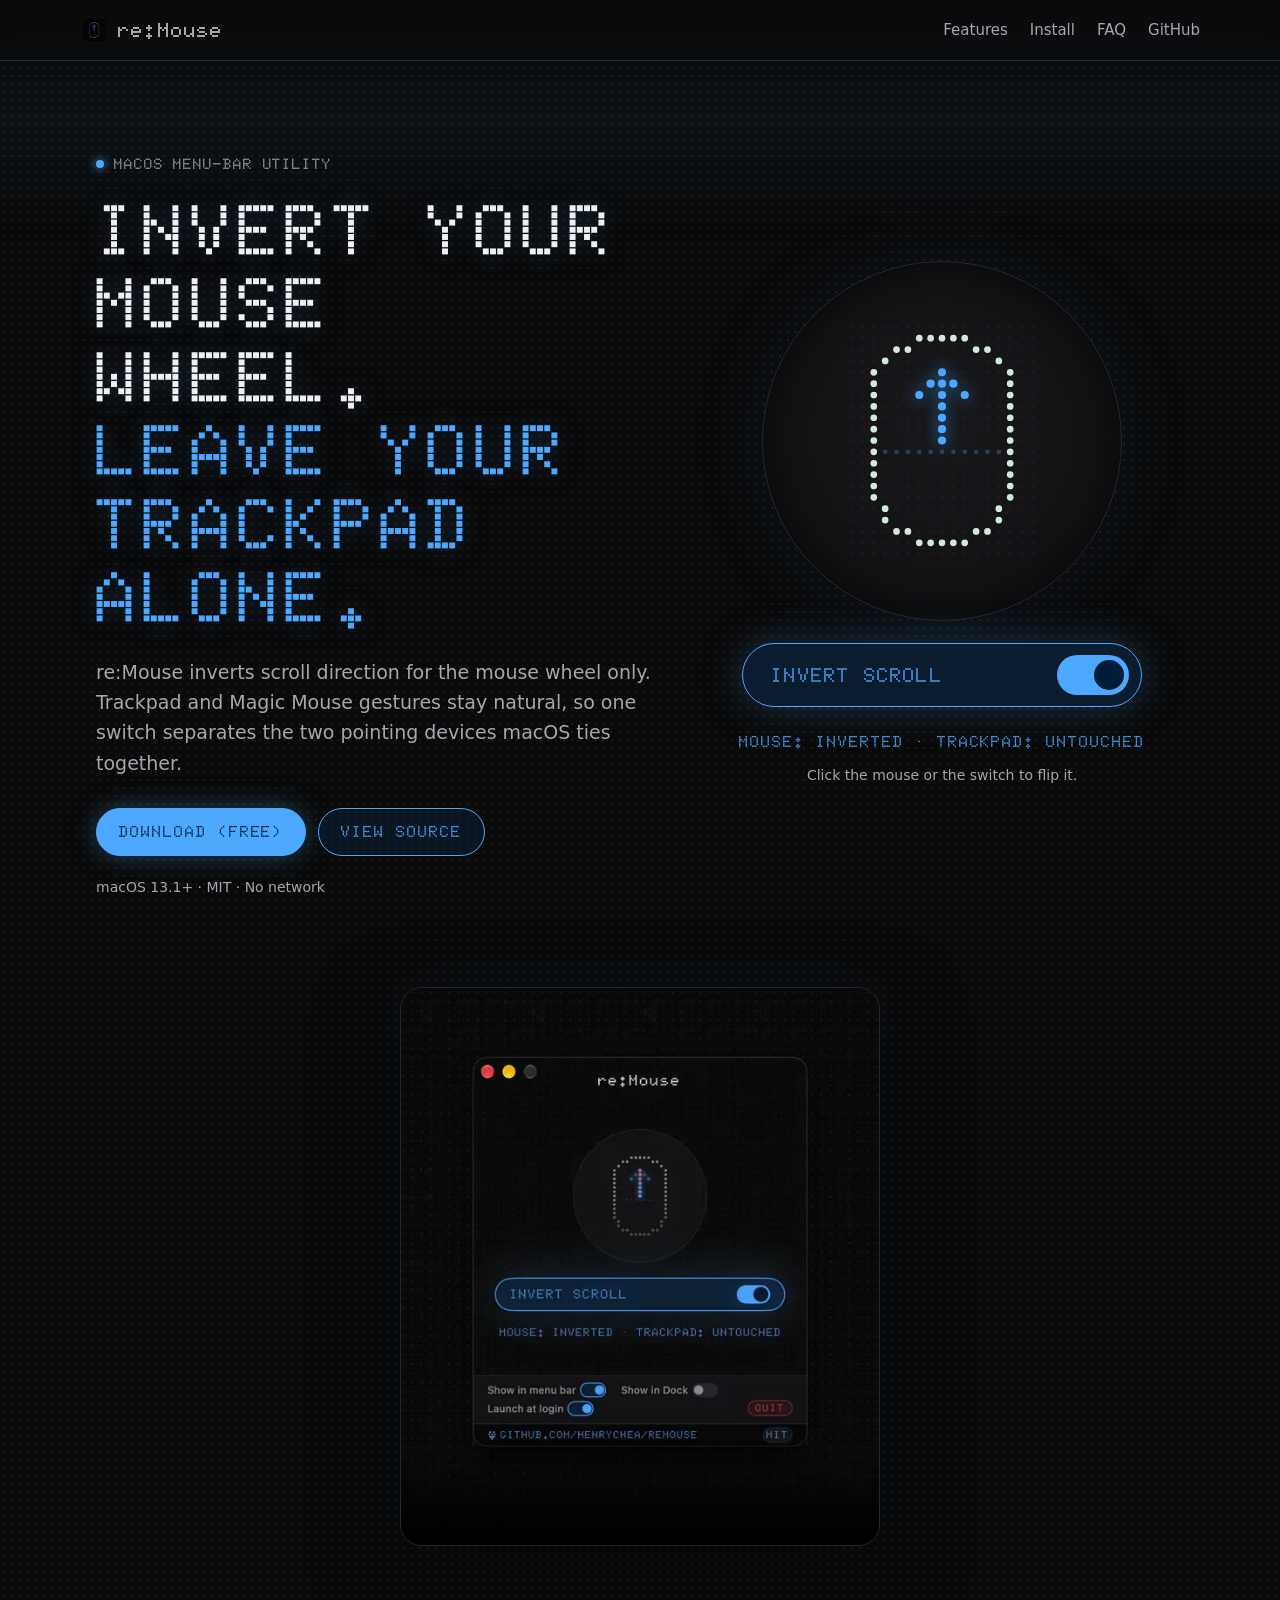
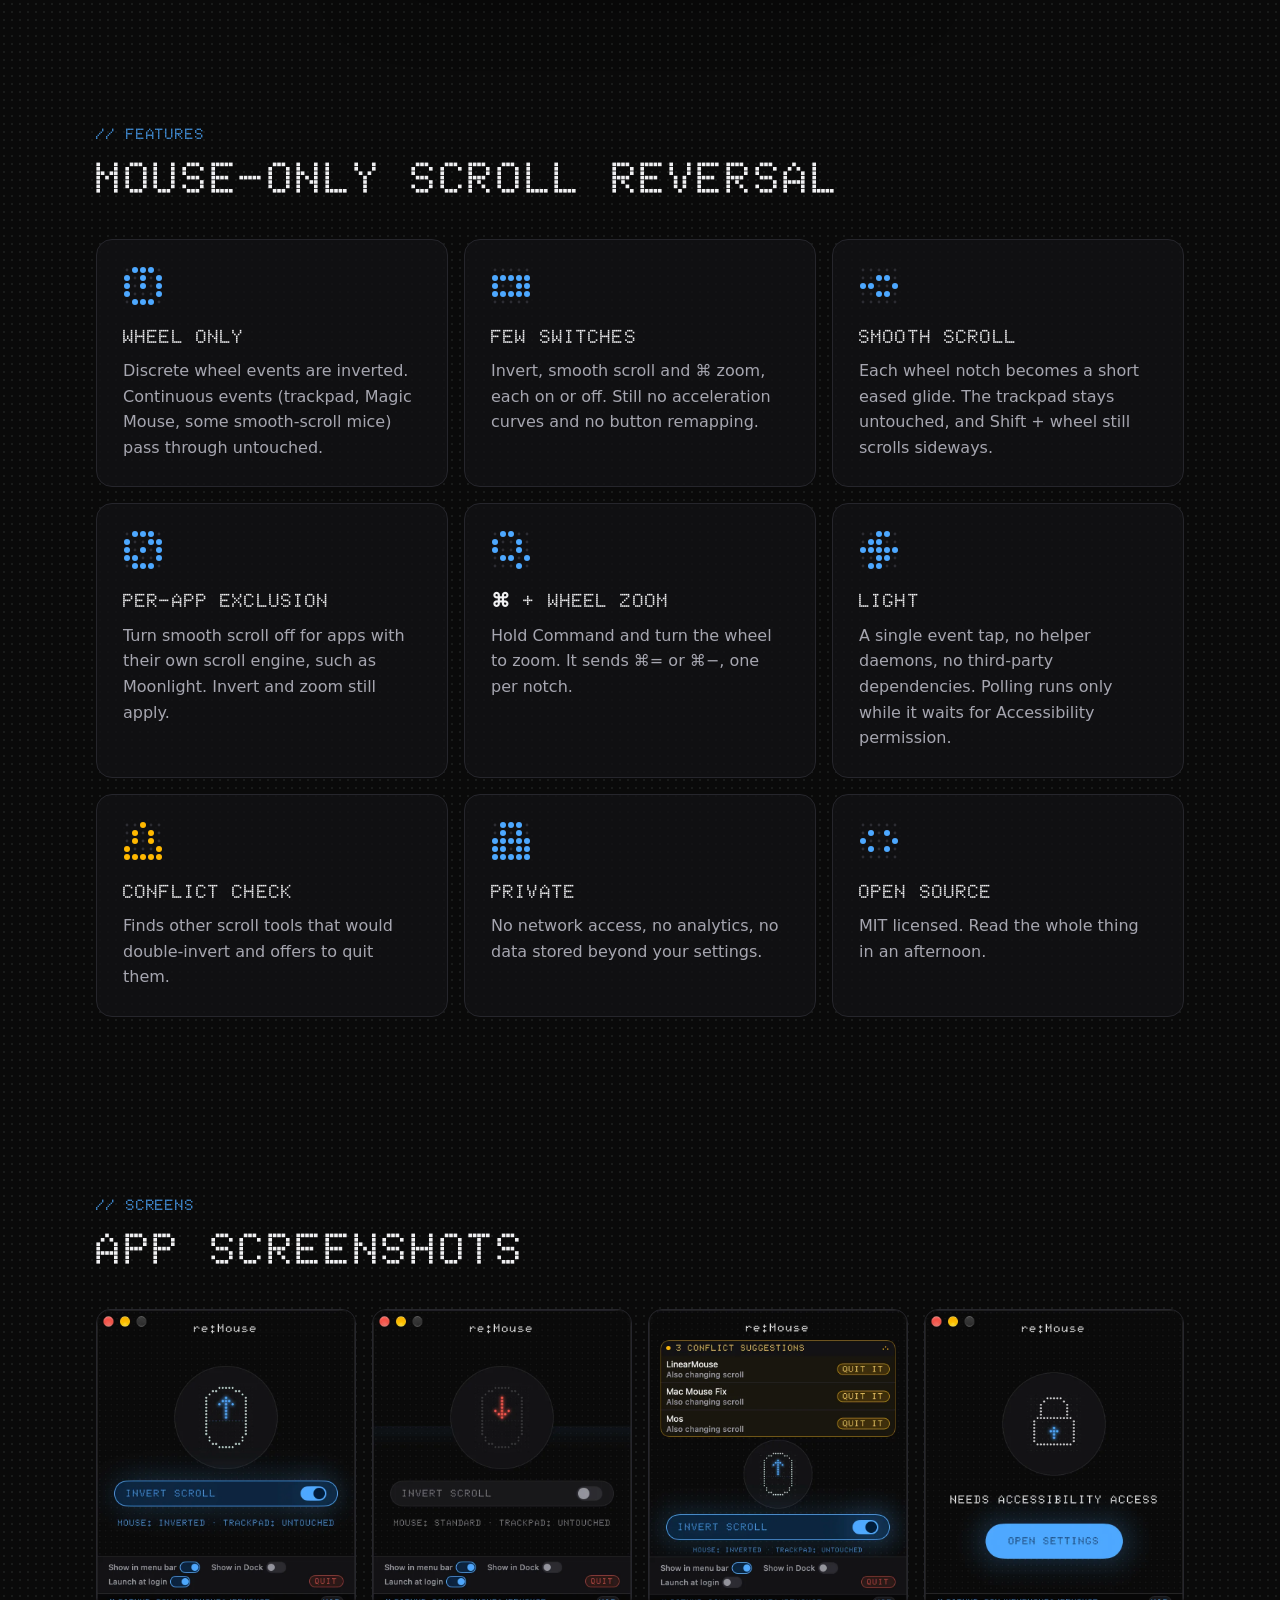
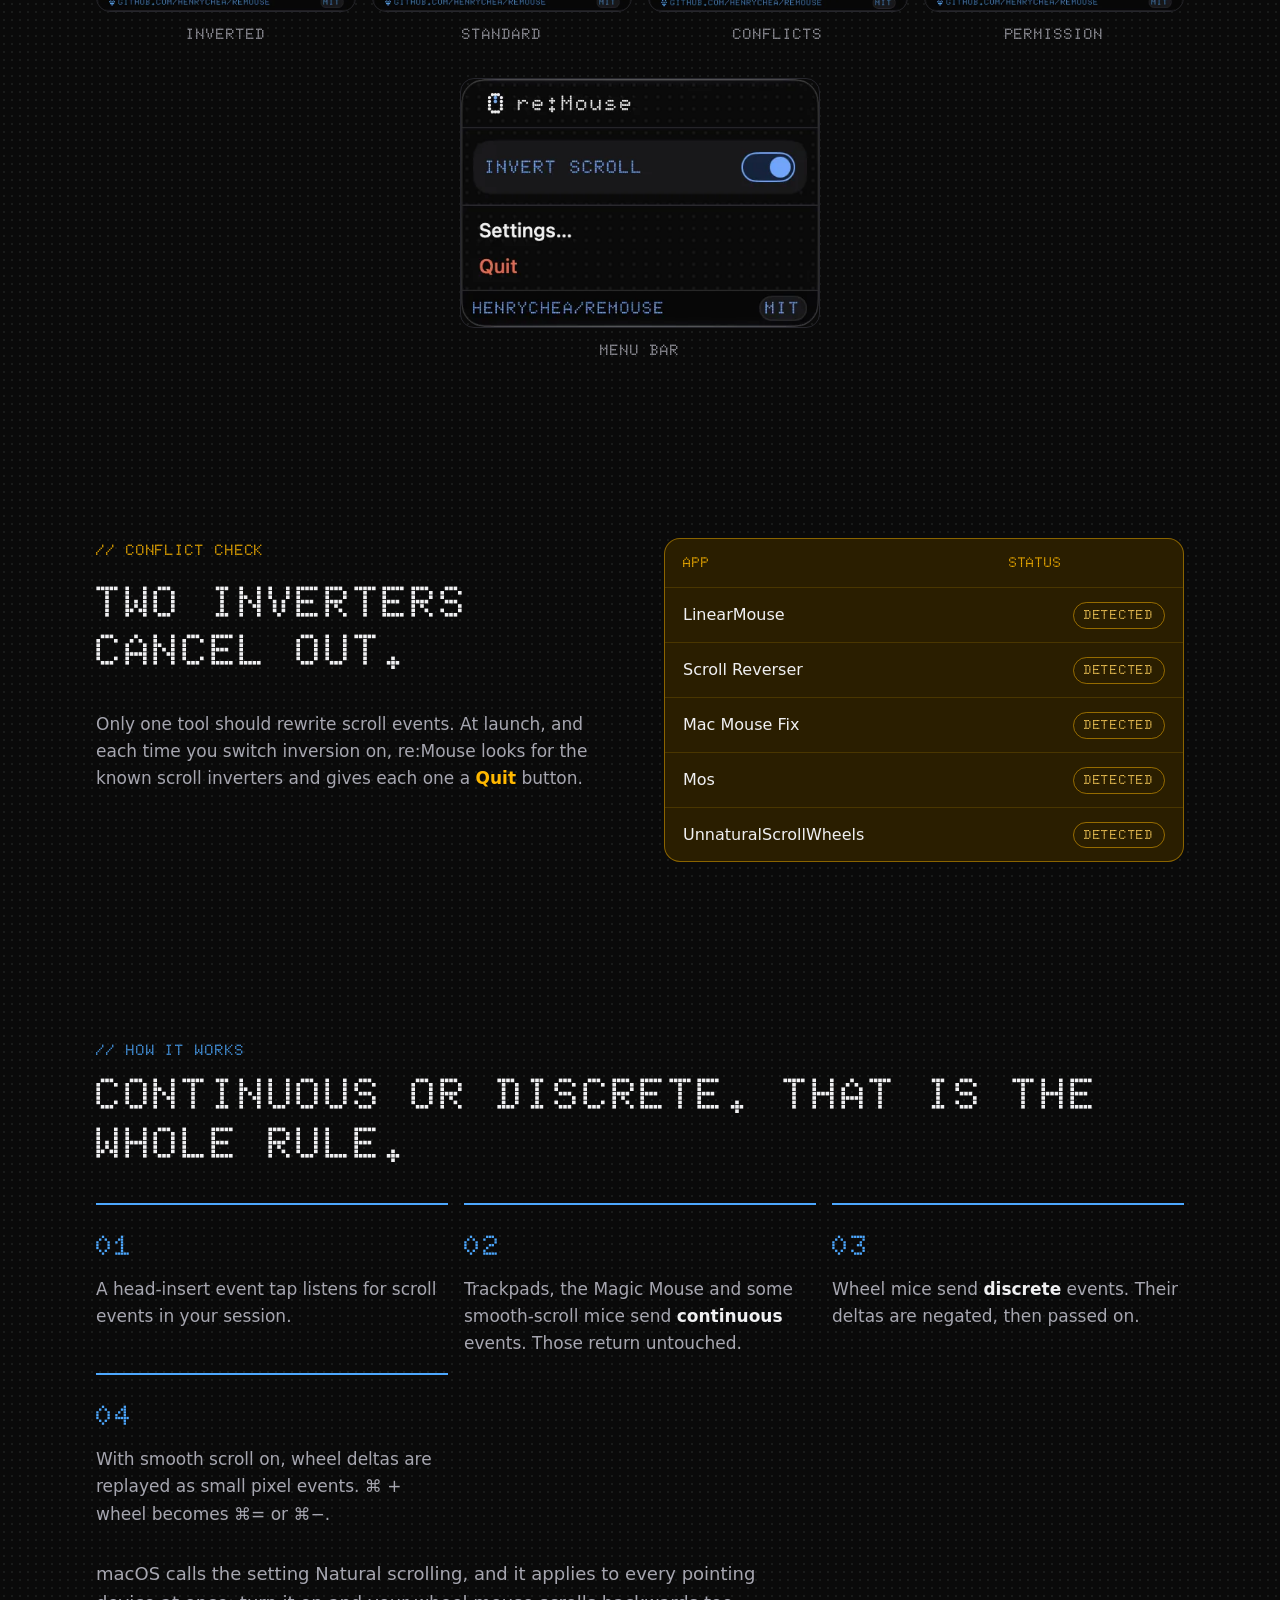
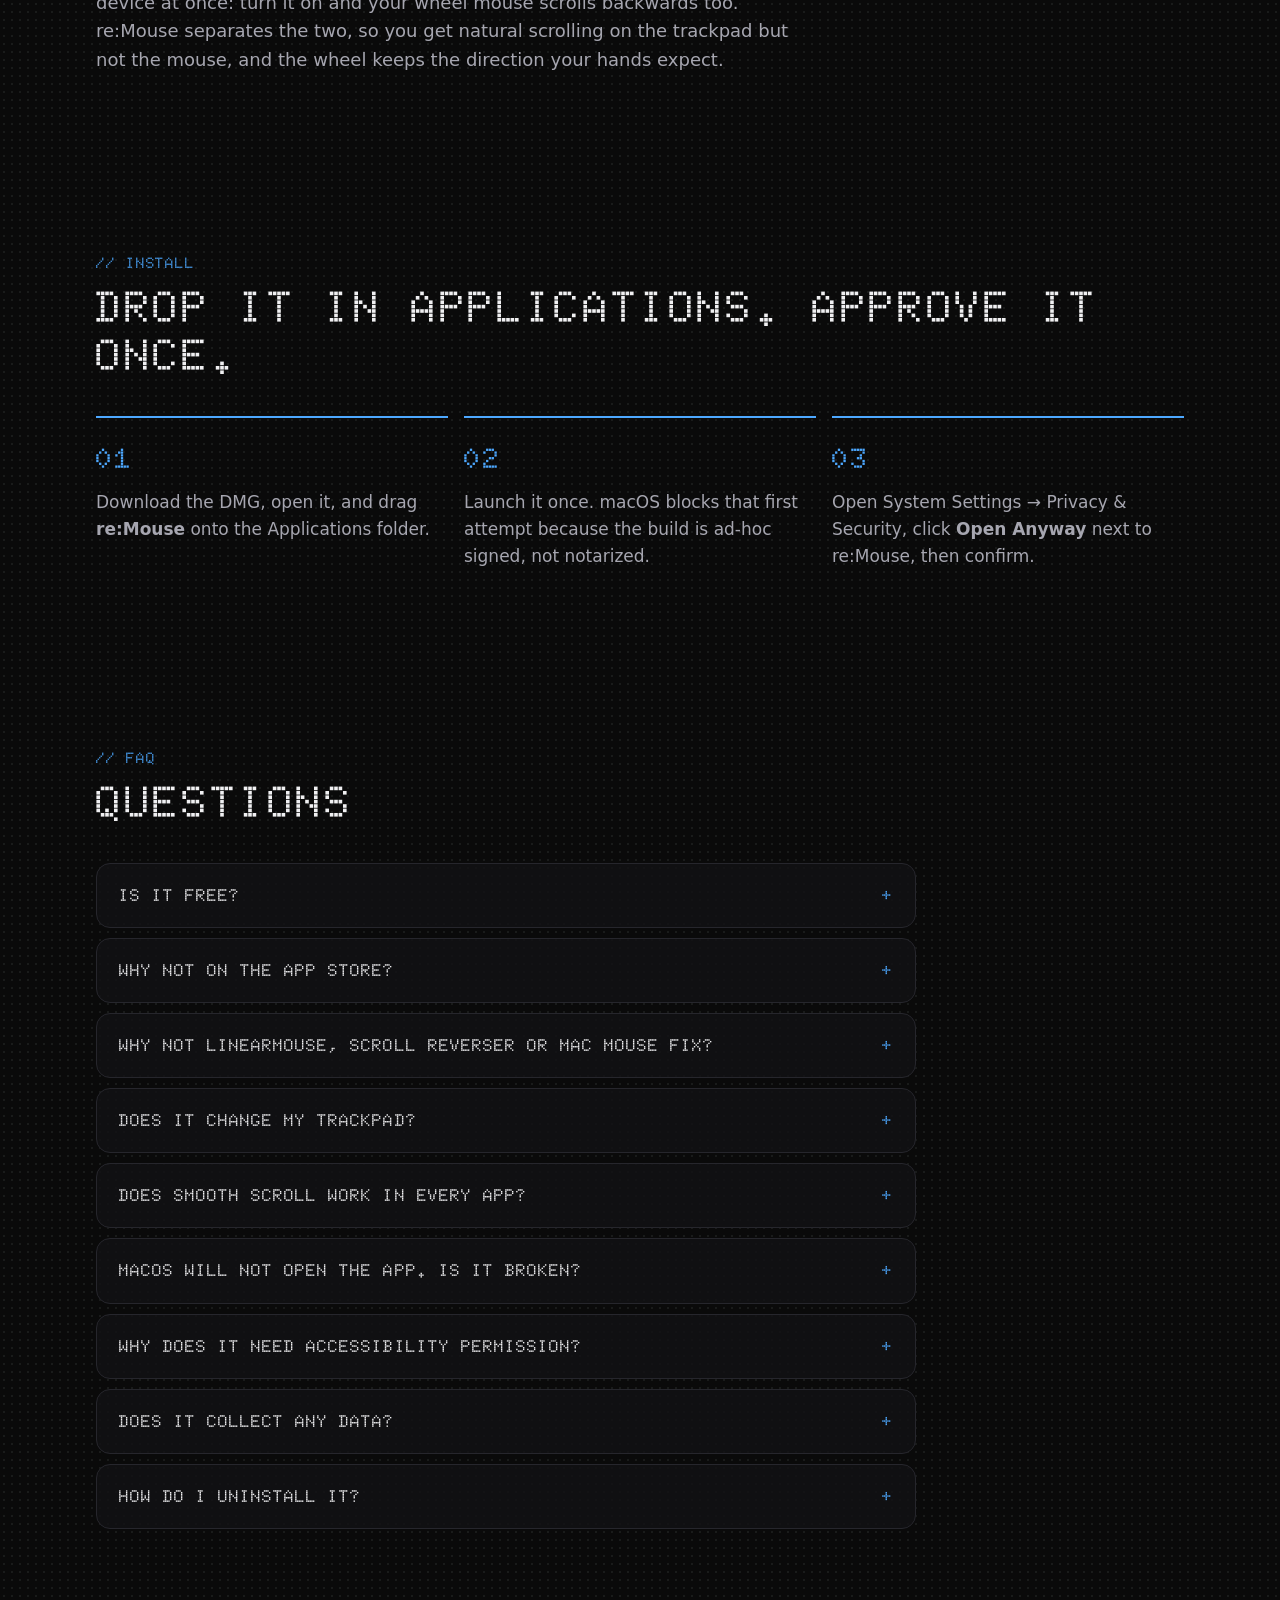
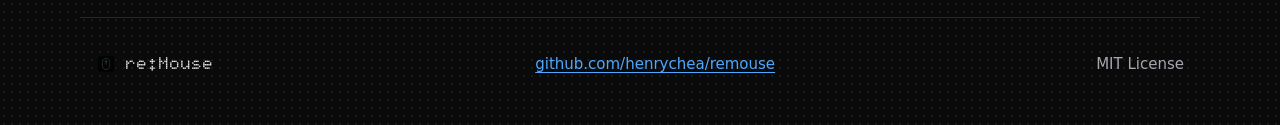
==== commit 070a4c2e: "Update site for 1.1.0 features The site still said "no per-app rules" and one switch; it now matches" ====
--- a/docs/index.html
+++ b/docs/index.html
@@ -4,7 +4,7 @@
 <meta charset="utf-8">
 <meta name="viewport" content="width=device-width, initial-scale=1">
 <title>Reverse Mouse Scroll on Mac | re:Mouse</title>
-<meta name="description" content="Reverse your mouse wheel on Mac while keeping trackpad and Magic Mouse scrolling natural. Free, open source, and built for macOS 13.1+.">
+<meta name="description" content="Reverse your mouse wheel on Mac while keeping trackpad and Magic Mouse scrolling natural, with smooth scroll and ⌘ + wheel zoom. Free, open source, and built for macOS 13.1+.">
 <link rel="canonical" href="https://henrychea.github.io/remouse/">
 <meta name="robots" content="index, follow">
 <meta name="theme-color" content="#0A0A0A">
@@ -12,14 +12,14 @@
 <meta property="og:site_name" content="re:Mouse">
 <meta property="og:url" content="https://henrychea.github.io/remouse/">
 <meta property="og:title" content="Reverse Mouse Scroll on Mac | re:Mouse">
-<meta property="og:description" content="Reverse your mouse wheel on Mac while keeping trackpad and Magic Mouse scrolling natural. Free, open source, and built for macOS 13.1+.">
+<meta property="og:description" content="Reverse your mouse wheel on Mac while keeping trackpad and Magic Mouse scrolling natural, with smooth scroll and ⌘ + wheel zoom. Free, open source, and built for macOS 13.1+.">
 <meta property="og:image" content="https://henrychea.github.io/remouse/assets/og.png">
 <meta property="og:image:width" content="1200">
 <meta property="og:image:height" content="630">
 <meta property="og:image:alt" content="re:Mouse app icon beside the re:Mouse wordmark, the line invert your mouse wheel, leave your trackpad alone, and macOS 13.1+ · MIT · open source">
 <meta name="twitter:card" content="summary_large_image">
 <meta name="twitter:title" content="Reverse Mouse Scroll on Mac | re:Mouse">
-<meta name="twitter:description" content="Reverse your mouse wheel on Mac while keeping trackpad and Magic Mouse scrolling natural. Free, open source, and built for macOS 13.1+.">
+<meta name="twitter:description" content="Reverse your mouse wheel on Mac while keeping trackpad and Magic Mouse scrolling natural, with smooth scroll and ⌘ + wheel zoom. Free, open source, and built for macOS 13.1+.">
 <meta name="twitter:image" content="https://henrychea.github.io/remouse/assets/og.png">
 <meta name="twitter:image:alt" content="re:Mouse app icon beside the re:Mouse wordmark, the line invert your mouse wheel, leave your trackpad alone, and macOS 13.1+ · MIT · open source">
 <link rel="icon" type="image/png" sizes="32x32" href="assets/favicon-32.png">
@@ -32,10 +32,10 @@
   "@type": "SoftwareApplication",
   "name": "re:Mouse",
   "url": "https://henrychea.github.io/remouse/",
-  "description": "A free, open-source macOS menu-bar app that inverts mouse wheel scrolling and leaves trackpad and Magic Mouse gestures on natural scrolling.",
+  "description": "A free, open-source macOS menu-bar app that inverts mouse wheel scrolling and leaves trackpad and Magic Mouse gestures on natural scrolling. It also adds smooth scroll, per-app exclusion and ⌘ + wheel zoom.",
   "operatingSystem": "macOS 13.1+",
   "applicationCategory": "UtilitiesApplication",
-  "softwareVersion": "1.0.0",
+  "softwareVersion": "1.1.0",
   "license": "https://opensource.org/licenses/MIT",
   "downloadUrl": "https://github.com/henrychea/remouse/releases/latest",
   "image": "https://henrychea.github.io/remouse/assets/og.png",
@@ -101,7 +101,10 @@
     <h2 id="features-title">Mouse-only scroll reversal</h2>
     <ul class="grid features">
       <li><span class="dot-icon" data-glyph="wheel"></span><h3>Wheel only</h3><p>Discrete wheel events are inverted. Continuous events (trackpad, Magic Mouse, some smooth-scroll mice) pass through untouched.</p></li>
-      <li><span class="dot-icon" data-glyph="switch"></span><h3>One switch</h3><p>No per-app rules, no acceleration curves, no button remapping. On or off.</p></li>
+      <li><span class="dot-icon" data-glyph="switch"></span><h3>Few switches</h3><p>Invert, smooth scroll and ⌘ zoom, each on or off. Still no acceleration curves and no button remapping.</p></li>
+      <li><span class="dot-icon" data-glyph="wave"></span><h3>Smooth scroll</h3><p>Each wheel notch becomes a short eased glide. The trackpad stays untouched, and Shift + wheel still scrolls sideways.</p></li>
+      <li><span class="dot-icon" data-glyph="block"></span><h3>Per-app exclusion</h3><p>Turn smooth scroll off for apps with their own scroll engine, such as Moonlight. Invert and zoom still apply.</p></li>
+      <li><span class="dot-icon" data-glyph="zoom"></span><h3>⌘ + wheel zoom</h3><p>Hold Command and turn the wheel to zoom. It sends ⌘= or ⌘−, one per notch.</p></li>
       <li><span class="dot-icon" data-glyph="bolt"></span><h3>Light</h3><p>A single event tap, no helper daemons, no third-party dependencies. Polling runs only while it waits for Accessibility permission.</p></li>
       <li><span class="dot-icon" data-glyph="warn"></span><h3>Conflict check</h3><p>Finds other scroll tools that would double-invert and offers to quit them.</p></li>
       <li><span class="dot-icon" data-glyph="lock"></span><h3>Private</h3><p>No network access, no analytics, no data stored beyond your settings.</p></li>
@@ -147,6 +150,7 @@
       <li><span class="n">01</span><p>A head-insert event tap listens for scroll events in your session.</p></li>
       <li><span class="n">02</span><p>Trackpads, the Magic Mouse and some smooth-scroll mice send <em>continuous</em> events. Those return untouched.</p></li>
       <li><span class="n">03</span><p>Wheel mice send <em>discrete</em> events. Their deltas are negated, then passed on.</p></li>
+      <li><span class="n">04</span><p>With smooth scroll on, wheel deltas are replayed as small pixel events. ⌘ + wheel becomes ⌘= or ⌘−.</p></li>
     </ol>
     <p class="note">macOS calls the setting Natural scrolling, and it applies to every pointing device at once: turn it on and your wheel mouse scrolls backwards too. re:Mouse separates the two, so you get natural scrolling on the trackpad but not the mouse, and the wheel keeps the direction your hands expect.</p>
   </section>
@@ -167,10 +171,11 @@
     <div class="faq">
       <details><summary>Is it free?</summary><p>Yes. MIT licensed, free to download, use and modify. Builds from source with Xcode 15 or later.</p></details>
       <details><summary>Why not on the App Store?</summary><p>In our tested sandboxed build, the App Sandbox refused the event tap that changes scroll events: it could only observe them, never invert them (<a href="https://github.com/henrychea/remouse/blob/main/docs/notes/sandbox-spike.md">spike result</a>). So re:Mouse ships as a free download outside the App Store.</p></details>
-      <details><summary>Why not LinearMouse, Scroll Reverser or Mac Mouse Fix?</summary><p>They are good tools with more options. re:Mouse is a small Scroll Reverser alternative and a LinearMouse alternative for people who want one switch and nothing else.</p></details>
+      <details><summary>Why not LinearMouse, Scroll Reverser or Mac Mouse Fix?</summary><p>They are good tools with more options. re:Mouse is a small Scroll Reverser alternative and a LinearMouse alternative for people who want a few switches, smooth scroll and ⌘ zoom without the rest.</p></details>
       <details><summary>Does it change my trackpad?</summary><p>No. Trackpad and Magic Mouse events are continuous, and re:Mouse passes them through unchanged. Keep "Natural scrolling" on in System Settings.</p></details>
+      <details><summary>Does smooth scroll work in every app?</summary><p>Yes by default. If an app has its own scroll engine, use EXCLUDE… next to the Smooth scroll switch to turn smoothing off there.</p></details>
       <details><summary>macOS will not open the app. Is it broken?</summary><p>No. The build is ad-hoc signed, not notarized, and since macOS 15 there is no right-click → Open shortcut. Launch it once, then approve it in System Settings → Privacy &amp; Security → Open Anyway. Advanced: clear the quarantine flag with <code>xattr -dr com.apple.quarantine /Applications/reMouse.app</code>.</p></details>
-      <details><summary>Why does it need Accessibility permission?</summary><p>macOS only lets apps with Accessibility access install an event tap that can modify input. Grant it in System Settings → Privacy &amp; Security → Accessibility.</p></details>
+      <details><summary>Why does it need Accessibility permission?</summary><p>macOS only lets apps with Accessibility access install an event tap that can modify input. Grant it in System Settings → Privacy &amp; Security → Accessibility. After an update, macOS can ask again. If scrolling stops, remove re:Mouse from the list and add it again.</p></details>
       <details><summary>Does it collect any data?</summary><p>No. It makes no network connections and stores only its own settings.</p></details>
       <details><summary>How do I uninstall it?</summary><p>Quit from the menu bar, delete reMouse.app from Applications, and remove it from the Accessibility list.</p></details>
     </div>
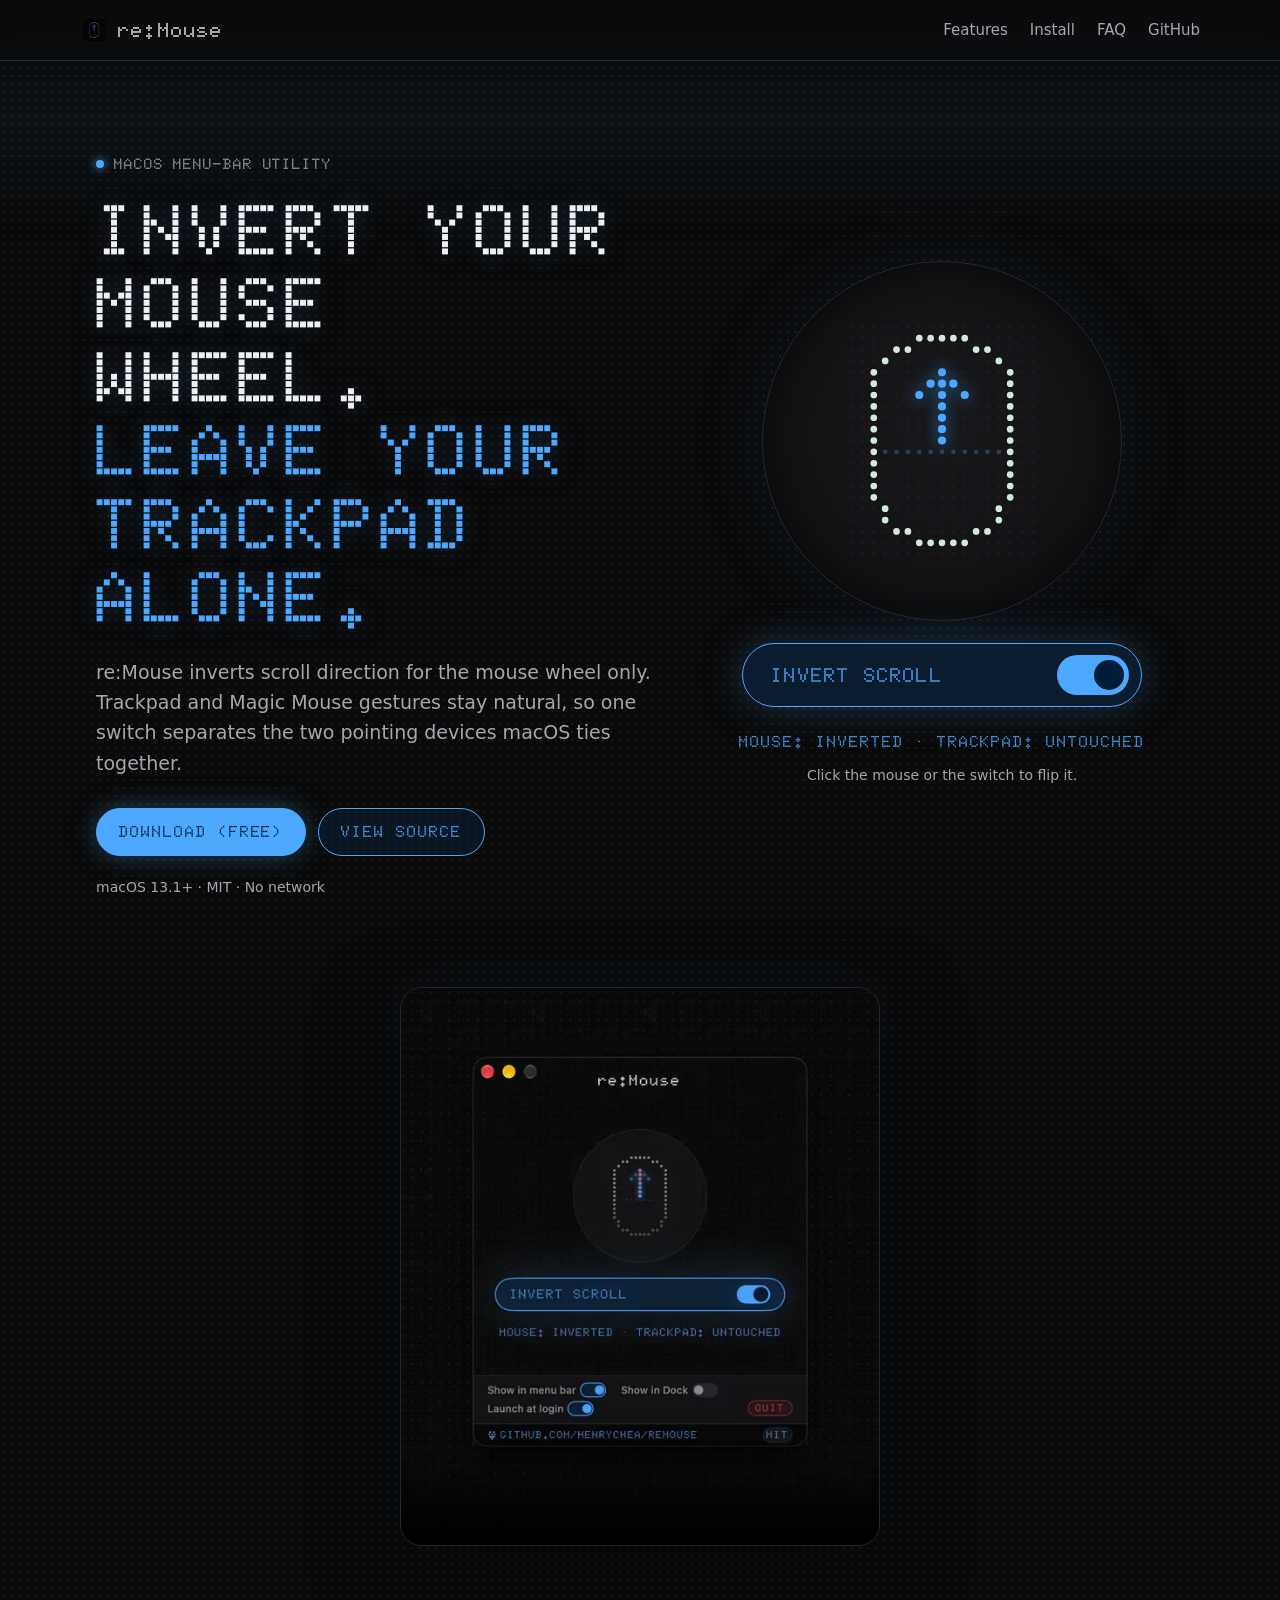
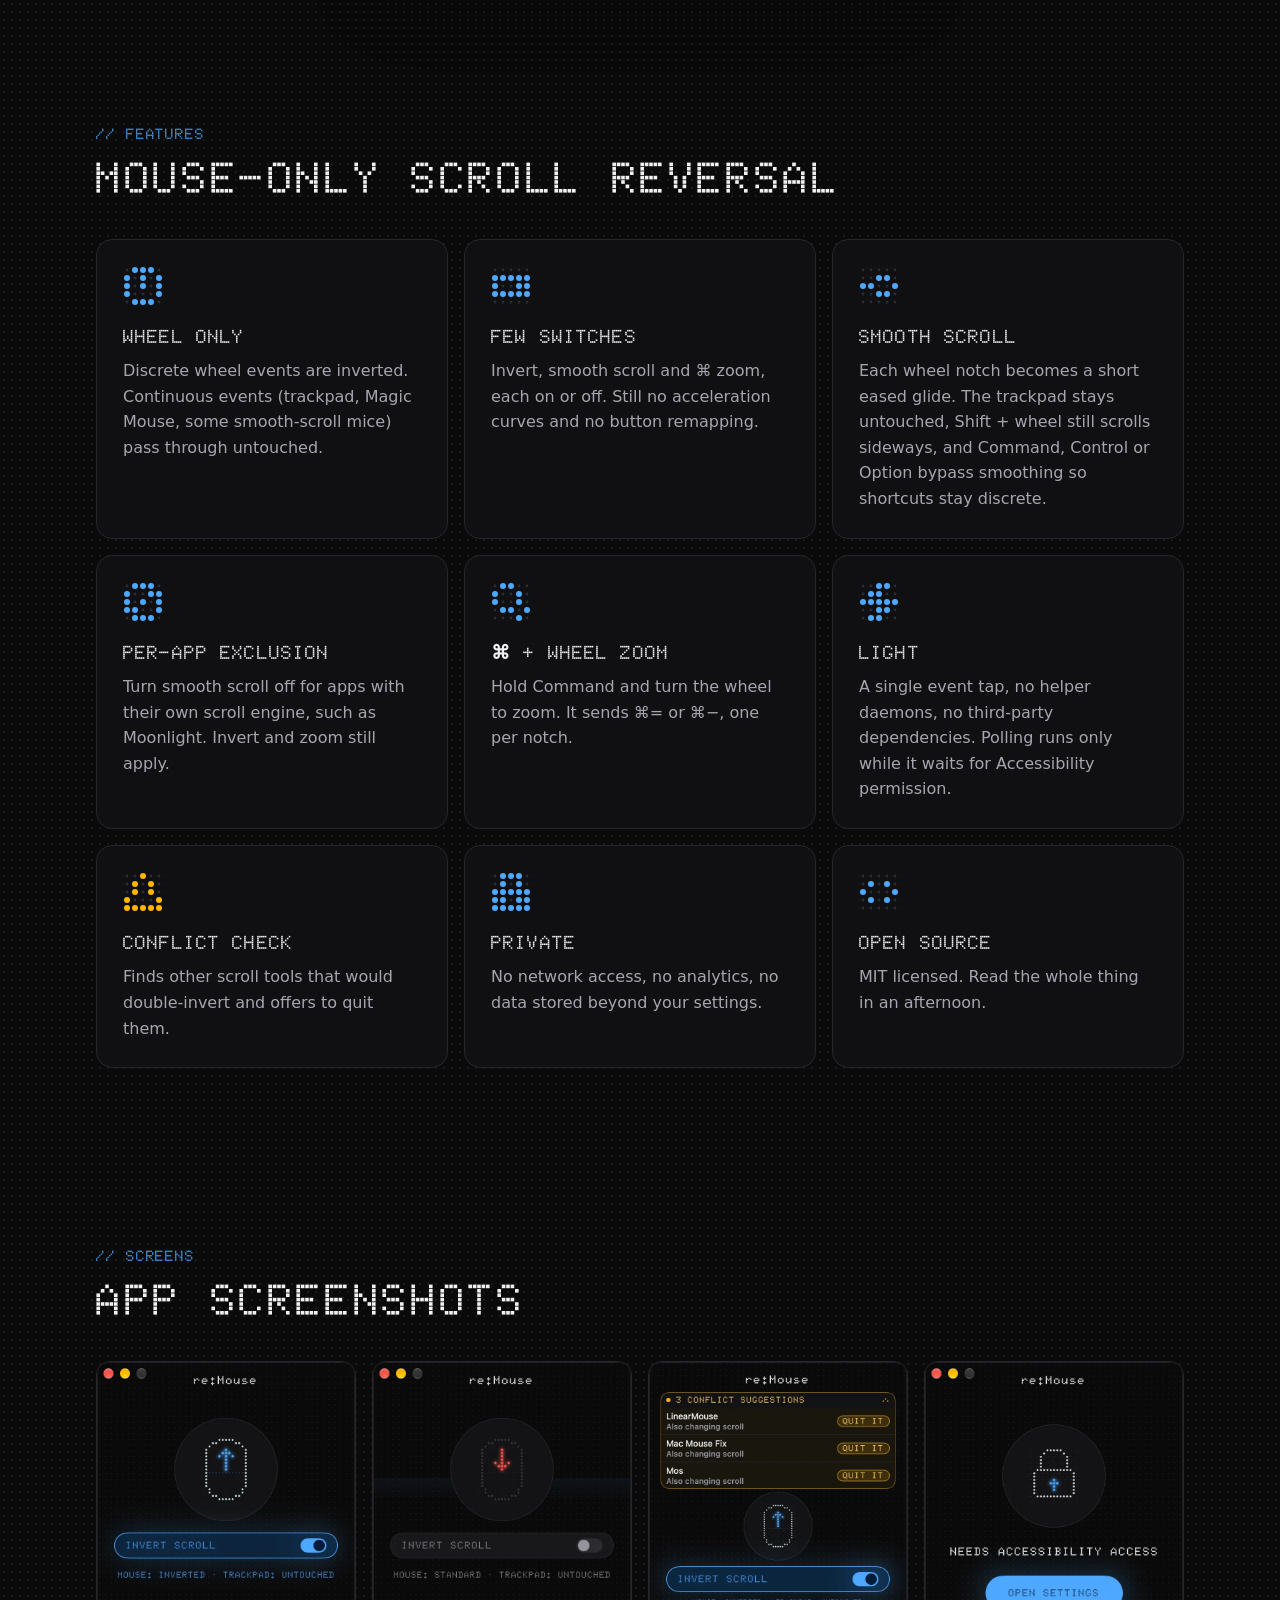
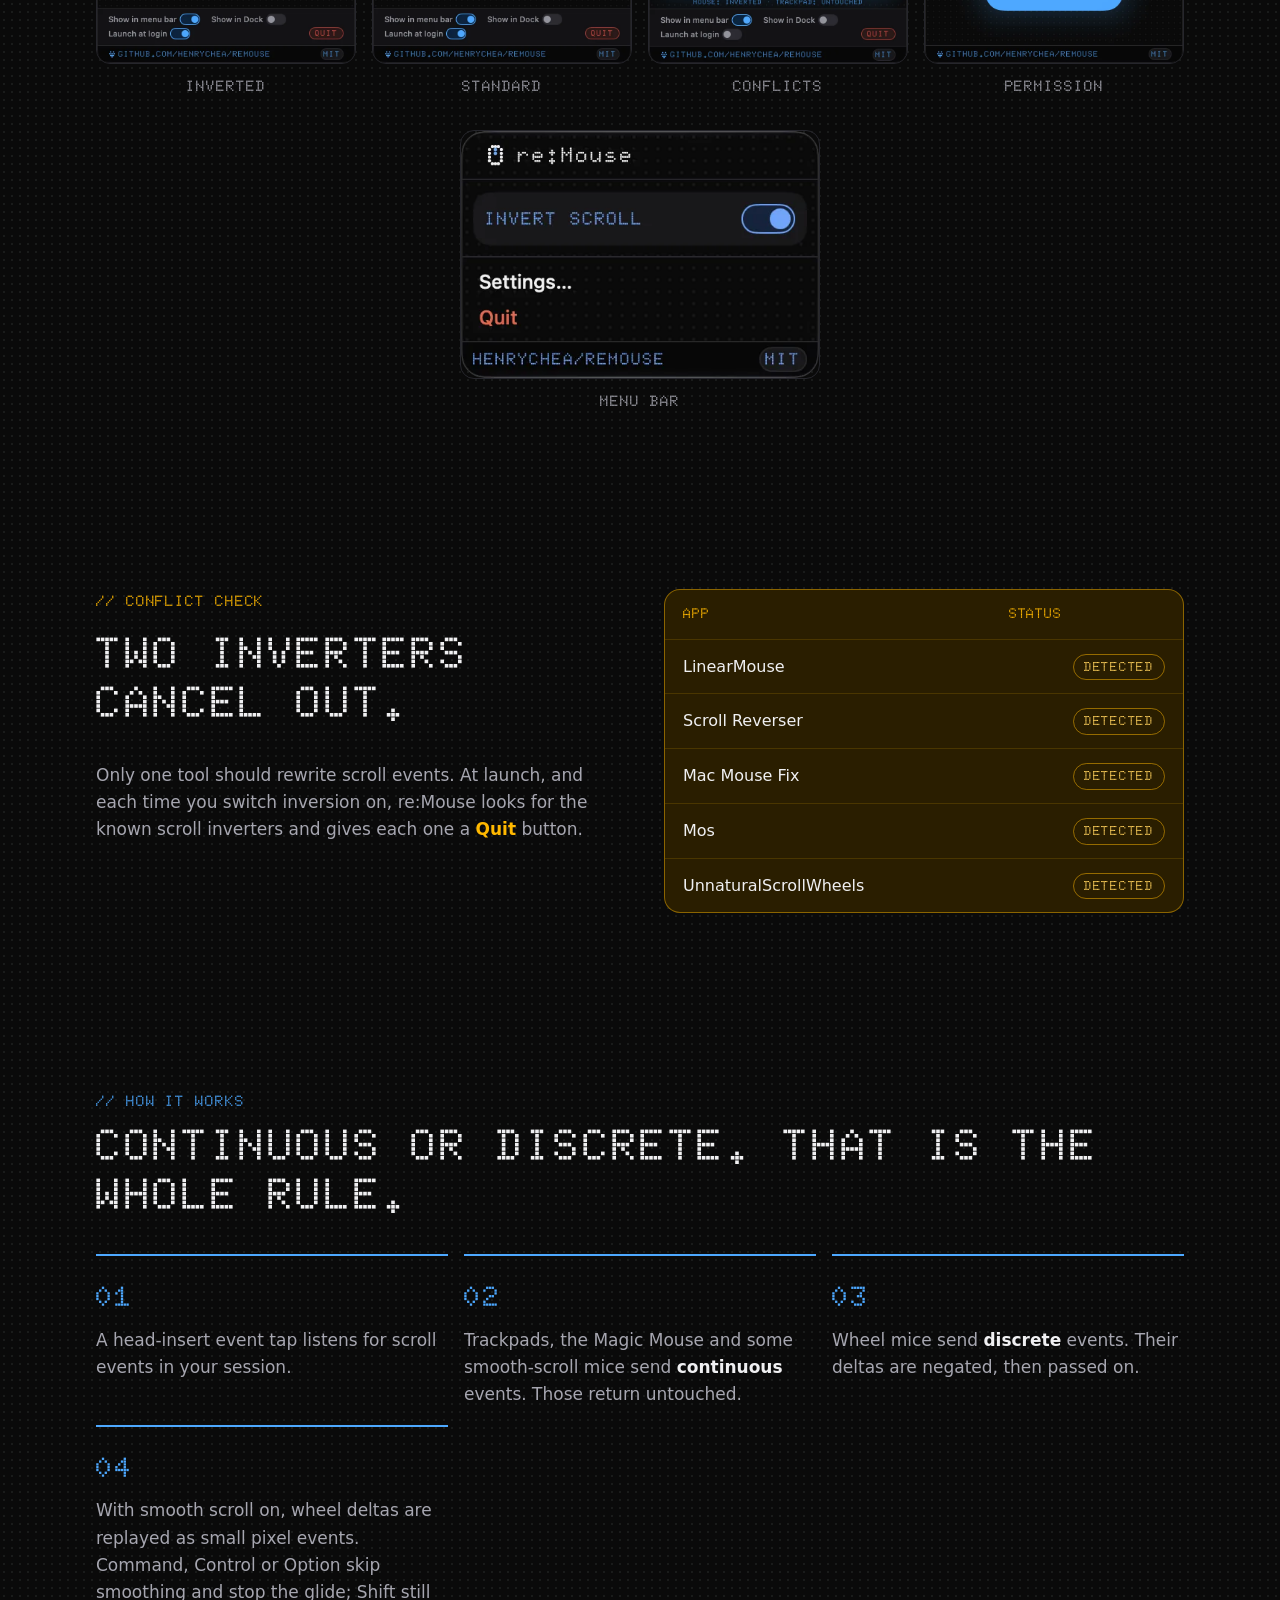
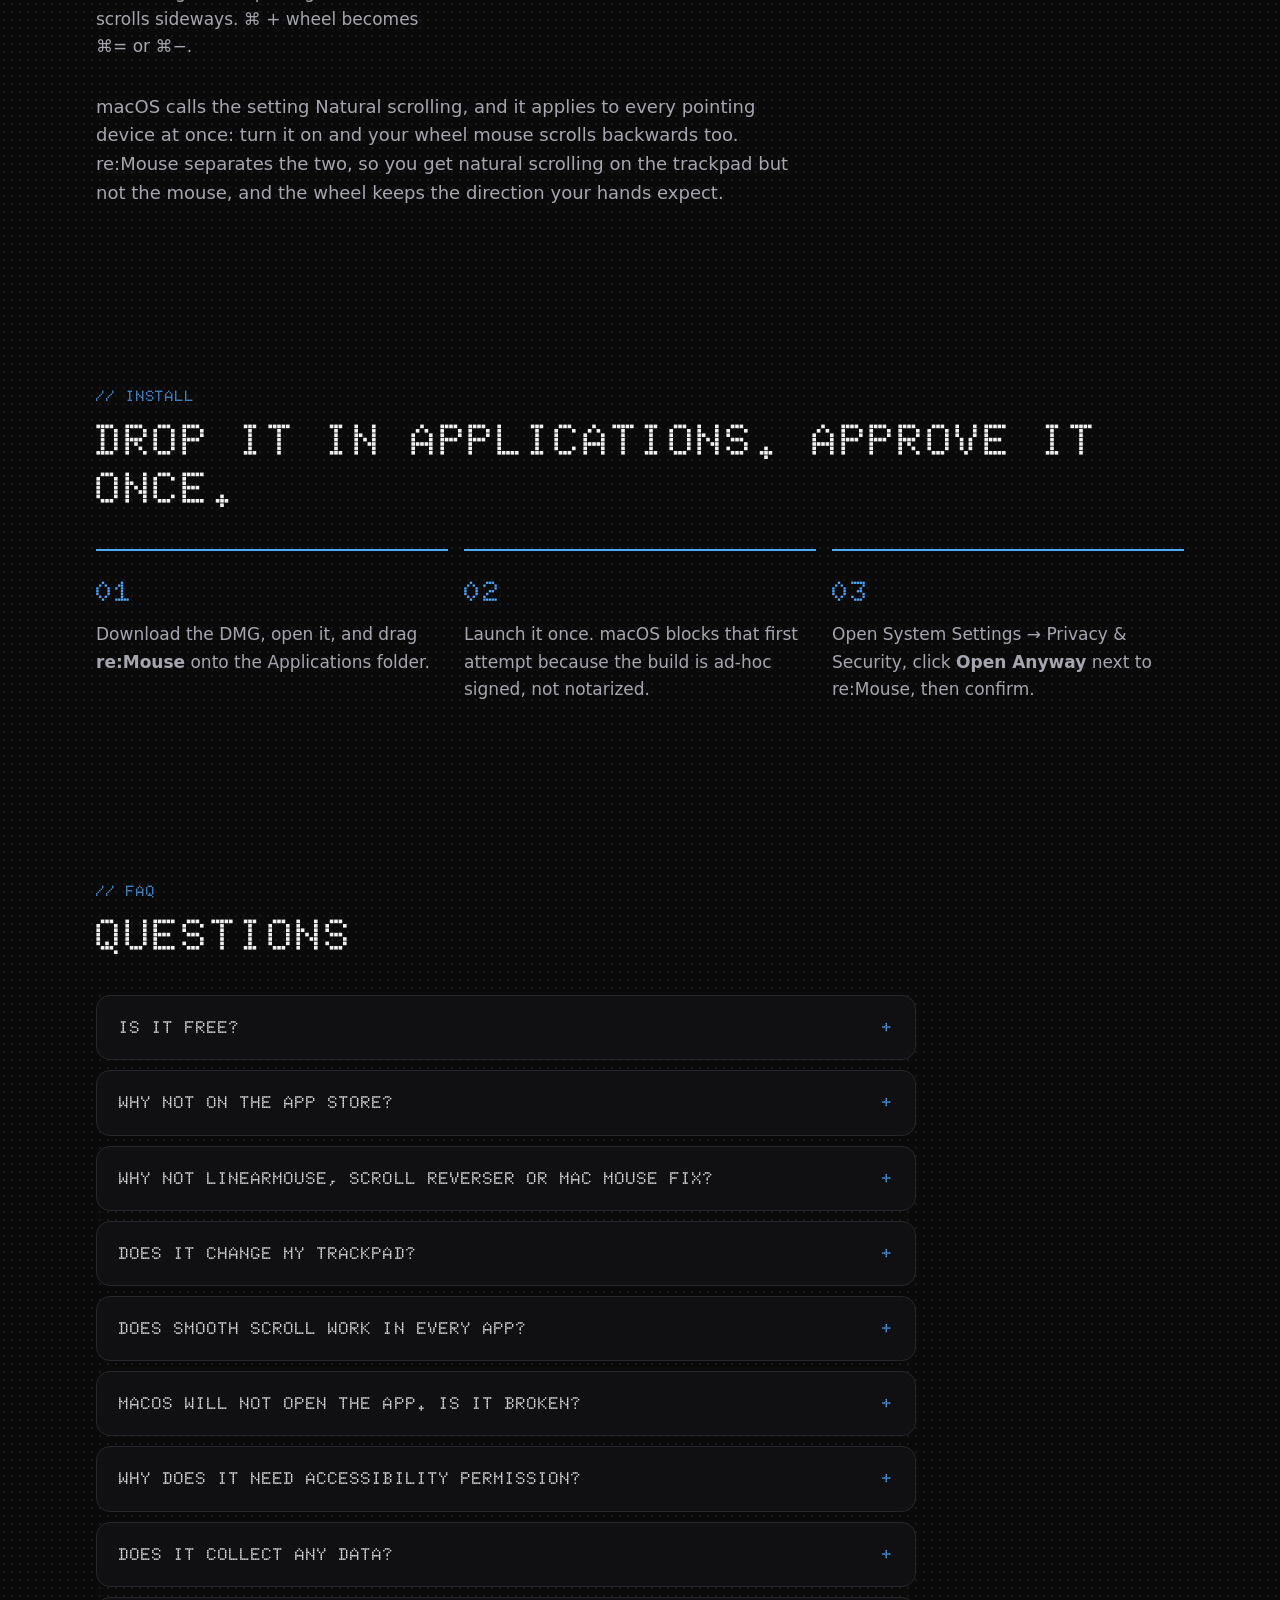
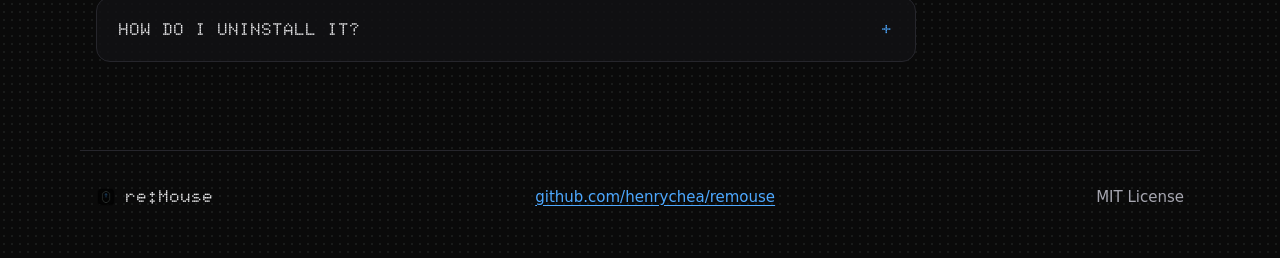
==== commit 856542c8: "Bypass smooth scroll when modifier keys are held Holding Command, Control or Option while smooth scr" ====
--- a/docs/index.html
+++ b/docs/index.html
@@ -35,7 +35,7 @@
   "description": "A free, open-source macOS menu-bar app that inverts mouse wheel scrolling and leaves trackpad and Magic Mouse gestures on natural scrolling. It also adds smooth scroll, per-app exclusion and ⌘ + wheel zoom.",
   "operatingSystem": "macOS 13.1+",
   "applicationCategory": "UtilitiesApplication",
-  "softwareVersion": "1.1.0",
+  "softwareVersion": "1.1.1",
   "license": "https://opensource.org/licenses/MIT",
   "downloadUrl": "https://github.com/henrychea/remouse/releases/latest",
   "image": "https://henrychea.github.io/remouse/assets/og.png",
@@ -102,7 +102,7 @@
     <ul class="grid features">
       <li><span class="dot-icon" data-glyph="wheel"></span><h3>Wheel only</h3><p>Discrete wheel events are inverted. Continuous events (trackpad, Magic Mouse, some smooth-scroll mice) pass through untouched.</p></li>
       <li><span class="dot-icon" data-glyph="switch"></span><h3>Few switches</h3><p>Invert, smooth scroll and ⌘ zoom, each on or off. Still no acceleration curves and no button remapping.</p></li>
-      <li><span class="dot-icon" data-glyph="wave"></span><h3>Smooth scroll</h3><p>Each wheel notch becomes a short eased glide. The trackpad stays untouched, and Shift + wheel still scrolls sideways.</p></li>
+      <li><span class="dot-icon" data-glyph="wave"></span><h3>Smooth scroll</h3><p>Each wheel notch becomes a short eased glide. The trackpad stays untouched, Shift + wheel still scrolls sideways, and Command, Control or Option bypass smoothing so shortcuts stay discrete.</p></li>
       <li><span class="dot-icon" data-glyph="block"></span><h3>Per-app exclusion</h3><p>Turn smooth scroll off for apps with their own scroll engine, such as Moonlight. Invert and zoom still apply.</p></li>
       <li><span class="dot-icon" data-glyph="zoom"></span><h3>⌘ + wheel zoom</h3><p>Hold Command and turn the wheel to zoom. It sends ⌘= or ⌘−, one per notch.</p></li>
       <li><span class="dot-icon" data-glyph="bolt"></span><h3>Light</h3><p>A single event tap, no helper daemons, no third-party dependencies. Polling runs only while it waits for Accessibility permission.</p></li>
@@ -150,7 +150,7 @@
       <li><span class="n">01</span><p>A head-insert event tap listens for scroll events in your session.</p></li>
       <li><span class="n">02</span><p>Trackpads, the Magic Mouse and some smooth-scroll mice send <em>continuous</em> events. Those return untouched.</p></li>
       <li><span class="n">03</span><p>Wheel mice send <em>discrete</em> events. Their deltas are negated, then passed on.</p></li>
-      <li><span class="n">04</span><p>With smooth scroll on, wheel deltas are replayed as small pixel events. ⌘ + wheel becomes ⌘= or ⌘−.</p></li>
+      <li><span class="n">04</span><p>With smooth scroll on, wheel deltas are replayed as small pixel events. Command, Control or Option skip smoothing and stop the glide; Shift still scrolls sideways. ⌘ + wheel becomes ⌘= or ⌘−.</p></li>
     </ol>
     <p class="note">macOS calls the setting Natural scrolling, and it applies to every pointing device at once: turn it on and your wheel mouse scrolls backwards too. re:Mouse separates the two, so you get natural scrolling on the trackpad but not the mouse, and the wheel keeps the direction your hands expect.</p>
   </section>
